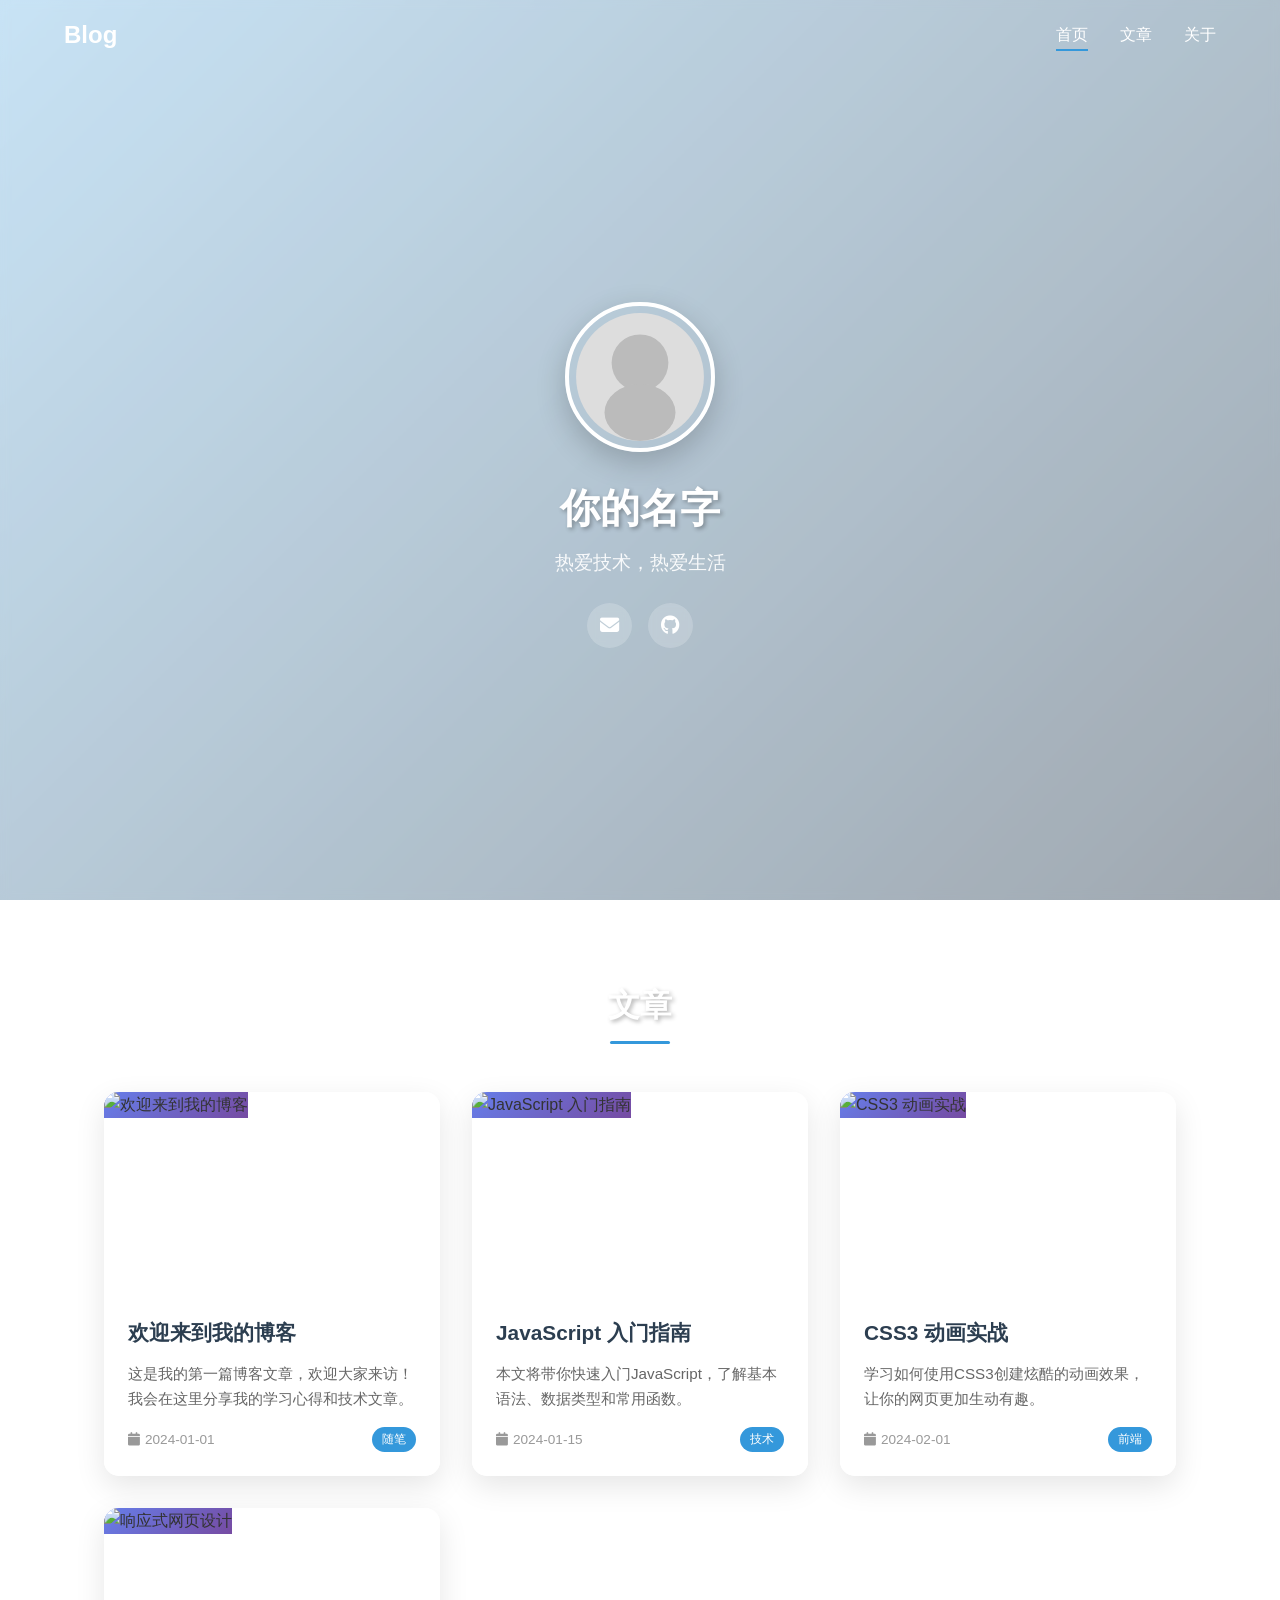
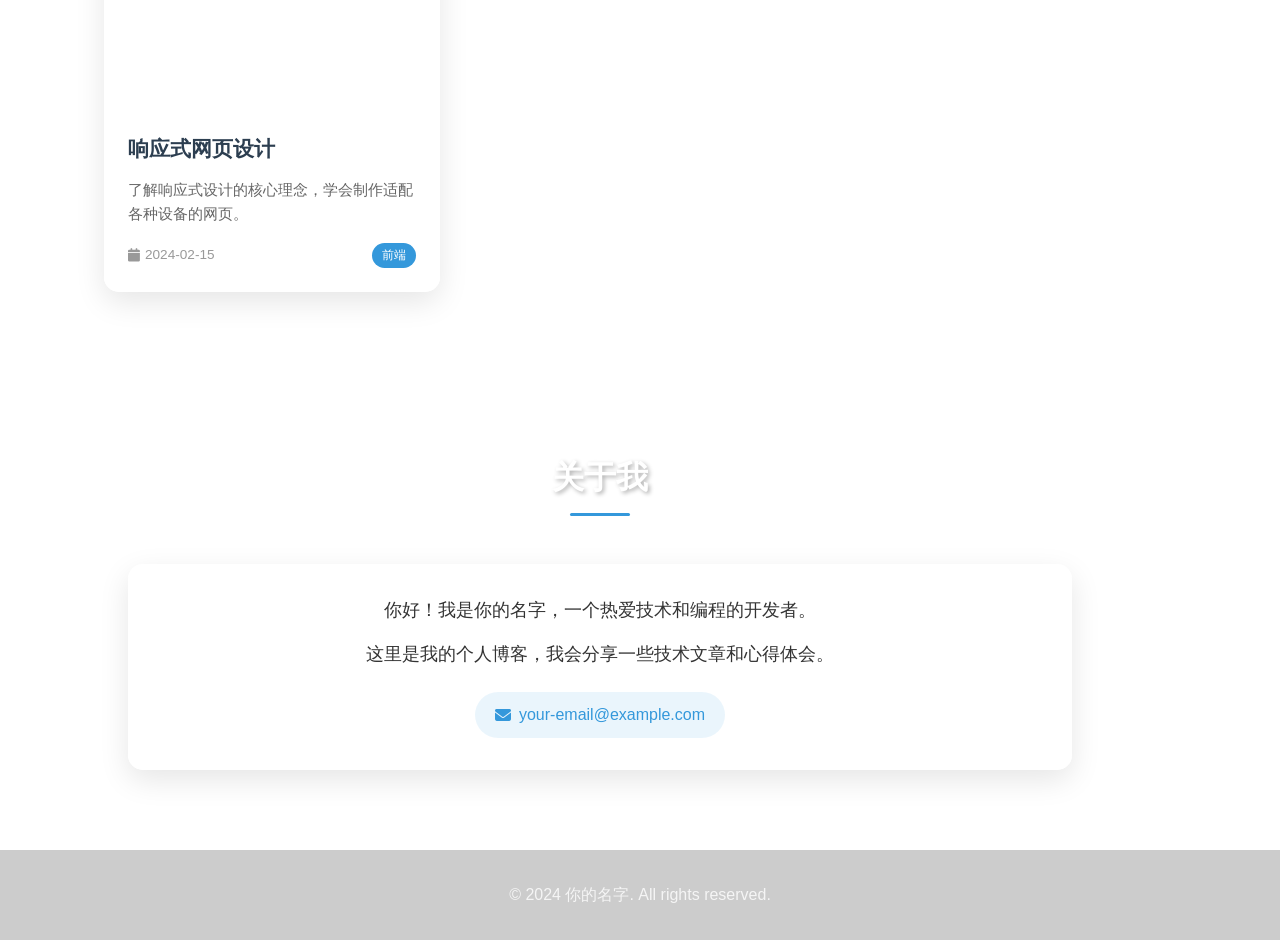
==== index.html @ fc8ffc44 "初始化博客网站" ====
<!DOCTYPE html>
<html lang="zh-CN">
<head>
    <meta charset="UTF-8">
    <meta name="viewport" content="width=device-width, initial-scale=1.0">
    <title>我的博客</title>
    <link rel="stylesheet" href="css/style.css">
    <link rel="stylesheet" href="https://cdnjs.cloudflare.com/ajax/libs/font-awesome/6.4.0/css/all.min.css">
</head>
<body>
    <div class="bg-image" id="bgImage"></div>
    <div class="overlay"></div>
    
    <header class="header">
        <nav class="nav">
            <a href="#" class="logo">Blog</a>
            <ul class="nav-links">
                <li><a href="#home" class="active">首页</a></li>
                <li><a href="#articles">文章</a></li>
                <li><a href="#about">关于</a></li>
            </ul>
            <div class="menu-toggle" id="menuToggle">
                <span></span>
                <span></span>
                <span></span>
            </div>
        </nav>
    </header>

    <main>
        <section id="home" class="hero">
            <div class="profile-container">
                <div class="avatar">
                    <img src="images/avatar.jpg" alt="头像" onerror="this.src='data:image/svg+xml,<svg xmlns=%22http://www.w3.org/2000/svg%22 viewBox=%220 0 100 100%22><circle cx=%2250%22 cy=%2250%22 r=%2245%22 fill=%22%23ddd%22/><circle cx=%2250%22 cy=%2240%22 r=%2220%22 fill=%22%23bbb%22/><ellipse cx=%2250%22 cy=%2275%22 rx=%2225%22 ry=%2220%22 fill=%22%23bbb%22/></svg>'">
                </div>
                <h1 class="name">你的名字</h1>
                <p class="bio">热爱技术，热爱生活</p>
                <div class="social-links">
                    <a href="mailto:your-email@example.com" class="social-item" title="邮箱">
                        <i class="fas fa-envelope"></i>
                    </a>
                    <a href="https://github.com/yourgithub" target="_blank" class="social-item" title="GitHub">
                        <i class="fab fa-github"></i>
                    </a>
                </div>
            </div>
        </section>

        <section id="articles" class="articles-section">
            <h2 class="section-title">文章</h2>
            <div class="articles-grid" id="articlesGrid">
                <!-- 文章将通过JS动态加载 -->
            </div>
        </section>

        <section id="about" class="about-section">
            <h2 class="section-title">关于我</h2>
            <div class="about-content">
                <p>你好！我是你的名字，一个热爱技术和编程的开发者。</p>
                <p>这里是我的个人博客，我会分享一些技术文章和心得体会。</p>
                <div class="contact-info">
                    <a href="mailto:your-email@example.com" class="contact-item">
                        <i class="fas fa-envelope"></i>
                        <span>your-email@example.com</span>
                    </a>
                </div>
            </div>
        </section>
    </main>

    <footer class="footer">
        <p>&copy; 2024 你的名字. All rights reserved.</p>
    </footer>

    <script src="js/main.js"></script>
</body>
</html>
---- css/style.css ----
:root {
    --primary-color: #3498db;
    --secondary-color: #2c3e50;
    --text-color: #333;
    --text-light: #666;
    --bg-overlay: rgba(0, 0, 0, 0.5);
    --card-bg: rgba(255, 255, 255, 0.95);
    --shadow: 0 10px 30px rgba(0, 0, 0, 0.1);
    --transition: all 0.3s ease;
}

* {
    margin: 0;
    padding: 0;
    box-sizing: border-box;
}

html {
    scroll-behavior: smooth;
}

body {
    font-family: -apple-system, BlinkMacSystemFont, 'Segoe UI', Roboto, 'Helvetica Neue', Arial, sans-serif;
    color: var(--text-color);
    line-height: 1.6;
    overflow-x: hidden;
}

.bg-image {
    position: fixed;
    top: 0;
    left: 0;
    width: 100%;
    height: 100%;
    background: url('../images/bg.jpg') no-repeat center center/cover;
    z-index: -2;
    transition: var(--transition);
}

.bg-image::before {
    content: '';
    position: absolute;
    top: 0;
    left: 0;
    width: 100%;
    height: 100%;
    background: linear-gradient(135deg, rgba(52, 152, 219, 0.3), rgba(44, 62, 80, 0.5));
}

.overlay {
    position: fixed;
    top: 0;
    left: 0;
    width: 100%;
    height: 100%;
    background: rgba(255, 255, 255, 0.1);
    backdrop-filter: blur(5px);
    z-index: -1;
}

.header {
    position: fixed;
    top: 0;
    left: 0;
    right: 0;
    z-index: 1000;
    padding: 1rem 5%;
    transition: var(--transition);
}

.header.scrolled {
    background: rgba(255, 255, 255, 0.95);
    box-shadow: var(--shadow);
}

.nav {
    display: flex;
    justify-content: space-between;
    align-items: center;
    max-width: 1200px;
    margin: 0 auto;
}

.logo {
    font-size: 1.5rem;
    font-weight: bold;
    color: white;
    text-decoration: none;
    transition: var(--transition);
}

.header.scrolled .logo {
    color: var(--secondary-color);
}

.nav-links {
    display: flex;
    list-style: none;
    gap: 2rem;
}

.nav-links a {
    color: white;
    text-decoration: none;
    font-weight: 500;
    position: relative;
    padding: 0.5rem 0;
    transition: var(--transition);
}

.header.scrolled .nav-links a {
    color: var(--text-color);
}

.nav-links a::after {
    content: '';
    position: absolute;
    bottom: 0;
    left: 0;
    width: 0;
    height: 2px;
    background: var(--primary-color);
    transition: var(--transition);
}

.nav-links a:hover::after,
.nav-links a.active::after {
    width: 100%;
}

.menu-toggle {
    display: none;
    flex-direction: column;
    gap: 5px;
    cursor: pointer;
    z-index: 1001;
}

.menu-toggle span {
    width: 25px;
    height: 3px;
    background: white;
    transition: var(--transition);
    border-radius: 3px;
}

.header.scrolled .menu-toggle span {
    background: var(--secondary-color);
}

.hero {
    min-height: 100vh;
    display: flex;
    align-items: center;
    justify-content: center;
    padding: 100px 5% 50px;
}

.profile-container {
    text-align: center;
    animation: fadeInUp 0.8s ease;
}

@keyframes fadeInUp {
    from {
        opacity: 0;
        transform: translateY(30px);
    }

    to {
        opacity: 1;
        transform: translateY(0);
    }
}

.avatar {
    width: 150px;
    height: 150px;
    border-radius: 50%;
    margin: 0 auto 1.5rem;
    overflow: hidden;
    border: 4px solid white;
    box-shadow: 0 10px 30px rgba(0, 0, 0, 0.2);
    animation: fadeInScale 0.6s ease 0.2s both;
}

@keyframes fadeInScale {
    from {
        opacity: 0;
        transform: scale(0.8);
    }

    to {
        opacity: 1;
        transform: scale(1);
    }
}

.avatar img {
    width: 100%;
    height: 100%;
    object-fit: cover;
}

.name {
    font-size: 2.5rem;
    color: white;
    margin-bottom: 0.5rem;
    text-shadow: 2px 2px 4px rgba(0, 0, 0, 0.3);
}

.bio {
    font-size: 1.2rem;
    color: rgba(255, 255, 255, 0.9);
    margin-bottom: 1.5rem;
}

.social-links {
    display: flex;
    justify-content: center;
    gap: 1rem;
}

.social-item {
    display: flex;
    align-items: center;
    justify-content: center;
    width: 45px;
    height: 45px;
    border-radius: 50%;
    background: rgba(255, 255, 255, 0.2);
    color: white;
    text-decoration: none;
    font-size: 1.2rem;
    transition: var(--transition);
    backdrop-filter: blur(5px);
}

.social-item:hover {
    background: var(--primary-color);
    transform: translateY(-5px);
    box-shadow: 0 5px 20px rgba(52, 152, 219, 0.4);
}

.articles-section,
.about-section {
    padding: 80px 5%;
    max-width: 1200px;
    margin: 0 auto;
}

.section-title {
    font-size: 2rem;
    color: white;
    text-align: center;
    margin-bottom: 3rem;
    position: relative;
    text-shadow: 2px 2px 4px rgba(0, 0, 0, 0.3);
}

.section-title::after {
    content: '';
    display: block;
    width: 60px;
    height: 3px;
    background: var(--primary-color);
    margin: 10px auto 0;
    border-radius: 2px;
}

.articles-grid {
    display: grid;
    grid-template-columns: repeat(auto-fill, minmax(300px, 1fr));
    gap: 2rem;
}

.article-card {
    background: var(--card-bg);
    border-radius: 15px;
    overflow: hidden;
    box-shadow: var(--shadow);
    transition: var(--transition);
    cursor: pointer;
    animation: fadeInUp 0.6s ease both;
}

.article-card:nth-child(1) {
    animation-delay: 0.1s;
}

.article-card:nth-child(2) {
    animation-delay: 0.2s;
}

.article-card:nth-child(3) {
    animation-delay: 0.3s;
}

.article-card:nth-child(4) {
    animation-delay: 0.4s;
}

.article-card:nth-child(5) {
    animation-delay: 0.5s;
}

.article-card:nth-child(6) {
    animation-delay: 0.6s;
}

.article-card:hover {
    transform: translateY(-10px);
    box-shadow: 0 20px 40px rgba(0, 0, 0, 0.15);
}

.article-image {
    width: 100%;
    height: 200px;
    object-fit: cover;
    background: linear-gradient(135deg, #667eea 0%, #764ba2 100%);
    transition: var(--transition);
}

.article-card:hover .article-image {
    transform: scale(1.05);
}

.article-image-container {
    overflow: hidden;
    height: 200px;
}

.article-content {
    padding: 1.5rem;
}

.article-title {
    font-size: 1.3rem;
    color: var(--secondary-color);
    margin-bottom: 0.8rem;
    transition: var(--transition);
}

.article-card:hover .article-title {
    color: var(--primary-color);
}

.article-excerpt {
    color: var(--text-light);
    font-size: 0.95rem;
    margin-bottom: 1rem;
    display: -webkit-box;
    -webkit-line-clamp: 3;
    -webkit-box-orient: vertical;
    overflow: hidden;
}

.article-meta {
    display: flex;
    justify-content: space-between;
    align-items: center;
    color: #999;
    font-size: 0.85rem;
}

.article-date {
    display: flex;
    align-items: center;
    gap: 5px;
}

.article-tag {
    display: inline-block;
    padding: 3px 10px;
    background: var(--primary-color);
    color: white;
    border-radius: 20px;
    font-size: 0.75rem;
}

.about-section {
    background: rgba(255, 255, 255, 0.1);
    backdrop-filter: blur(10px);
    border-radius: 20px;
    margin: 0 5%;
    max-width: calc(1200px - 10%);
}

.about-content {
    background: var(--card-bg);
    padding: 2rem;
    border-radius: 15px;
    box-shadow: var(--shadow);
    text-align: center;
}

.about-content p {
    color: var(--text-color);
    margin-bottom: 1rem;
    font-size: 1.1rem;
}

.contact-info {
    margin-top: 1.5rem;
    display: flex;
    justify-content: center;
    flex-wrap: wrap;
    gap: 1rem;
}

.contact-item {
    display: flex;
    align-items: center;
    gap: 8px;
    color: var(--primary-color);
    text-decoration: none;
    padding: 10px 20px;
    background: rgba(52, 152, 219, 0.1);
    border-radius: 25px;
    transition: var(--transition);
}

.contact-item:hover {
    background: var(--primary-color);
    color: white;
}

.footer {
    text-align: center;
    padding: 2rem;
    color: white;
    background: rgba(0, 0, 0, 0.2);
}

.footer p {
    opacity: 0.8;
}

.modal {
    display: none;
    position: fixed;
    top: 0;
    left: 0;
    width: 100%;
    height: 100%;
    background: rgba(0, 0, 0, 0.8);
    z-index: 2000;
    overflow-y: auto;
    animation: fadeIn 0.3s ease;
}

@keyframes fadeIn {
    from {
        opacity: 0;
    }

    to {
        opacity: 1;
    }
}

.modal.active {
    display: flex;
    align-items: flex-start;
    justify-content: center;
    padding: 50px 20px;
}

.modal-content {
    background: white;
    max-width: 800px;
    width: 100%;
    border-radius: 15px;
    overflow: hidden;
    animation: slideUp 0.4s ease;
    max-height: 90vh;
    overflow-y: auto;
}

@keyframes slideUp {
    from {
        opacity: 0;
        transform: translateY(50px);
    }

    to {
        opacity: 1;
        transform: translateY(0);
    }
}

.modal-image {
    width: 100%;
    height: 300px;
    object-fit: cover;
    background: linear-gradient(135deg, #667eea 0%, #764ba2 100%);
}

.modal-body {
    padding: 2rem;
}

.modal-title {
    font-size: 1.8rem;
    color: var(--secondary-color);
    margin-bottom: 1rem;
}

.modal-meta {
    color: #999;
    margin-bottom: 1.5rem;
    display: flex;
    gap: 1rem;
    flex-wrap: wrap;
}

.modal-text {
    color: var(--text-color);
    line-height: 1.8;
}

.modal-close {
    position: fixed;
    top: 20px;
    right: 20px;
    width: 40px;
    height: 40px;
    border-radius: 50%;
    background: white;
    border: none;
    font-size: 1.5rem;
    cursor: pointer;
    transition: var(--transition);
    display: flex;
    align-items: center;
    justify-content: center;
    z-index: 2001;
}

.modal-close:hover {
    background: var(--primary-color);
    color: white;
}

.scroll-top {
    position: fixed;
    bottom: 30px;
    right: 30px;
    width: 50px;
    height: 50px;
    border-radius: 50%;
    background: var(--primary-color);
    color: white;
    border: none;
    cursor: pointer;
    font-size: 1.2rem;
    opacity: 0;
    visibility: hidden;
    transition: var(--transition);
    box-shadow: 0 5px 20px rgba(52, 152, 219, 0.4);
    z-index: 999;
}

.scroll-top.visible {
    opacity: 1;
    visibility: visible;
}

.scroll-top:hover {
    transform: translateY(-5px);
}

@media (max-width: 768px) {
    .menu-toggle {
        display: flex;
    }

    .nav-links {
        position: fixed;
        top: 0;
        right: -100%;
        width: 70%;
        height: 100vh;
        background: white;
        flex-direction: column;
        justify-content: center;
        align-items: center;
        transition: var(--transition);
        box-shadow: -10px 0 30px rgba(0, 0, 0, 0.1);
    }

    .nav-links.active {
        right: 0;
    }

    .nav-links a {
        color: var(--text-color);
        font-size: 1.2rem;
    }

    .name {
        font-size: 2rem;
    }

    .avatar {
        width: 120px;
        height: 120px;
    }

    .articles-grid {
        grid-template-columns: 1fr;
    }

    .about-section {
        margin: 0 5%;
        padding: 60px 5%;
    }

    .modal-content {
        margin: 0;
    }

    .modal-image {
        height: 200px;
    }
}

.loading {
    display: flex;
    justify-content: center;
    align-items: center;
    min-height: 200px;
}

.loading::after {
    content: '';
    width: 40px;
    height: 40px;
    border: 3px solid #f3f3f3;
    border-top: 3px solid var(--primary-color);
    border-radius: 50%;
    animation: spin 1s linear infinite;
}

@keyframes spin {
    0% {
        transform: rotate(0deg);
    }

    100% {
        transform: rotate(360deg);
    }
}
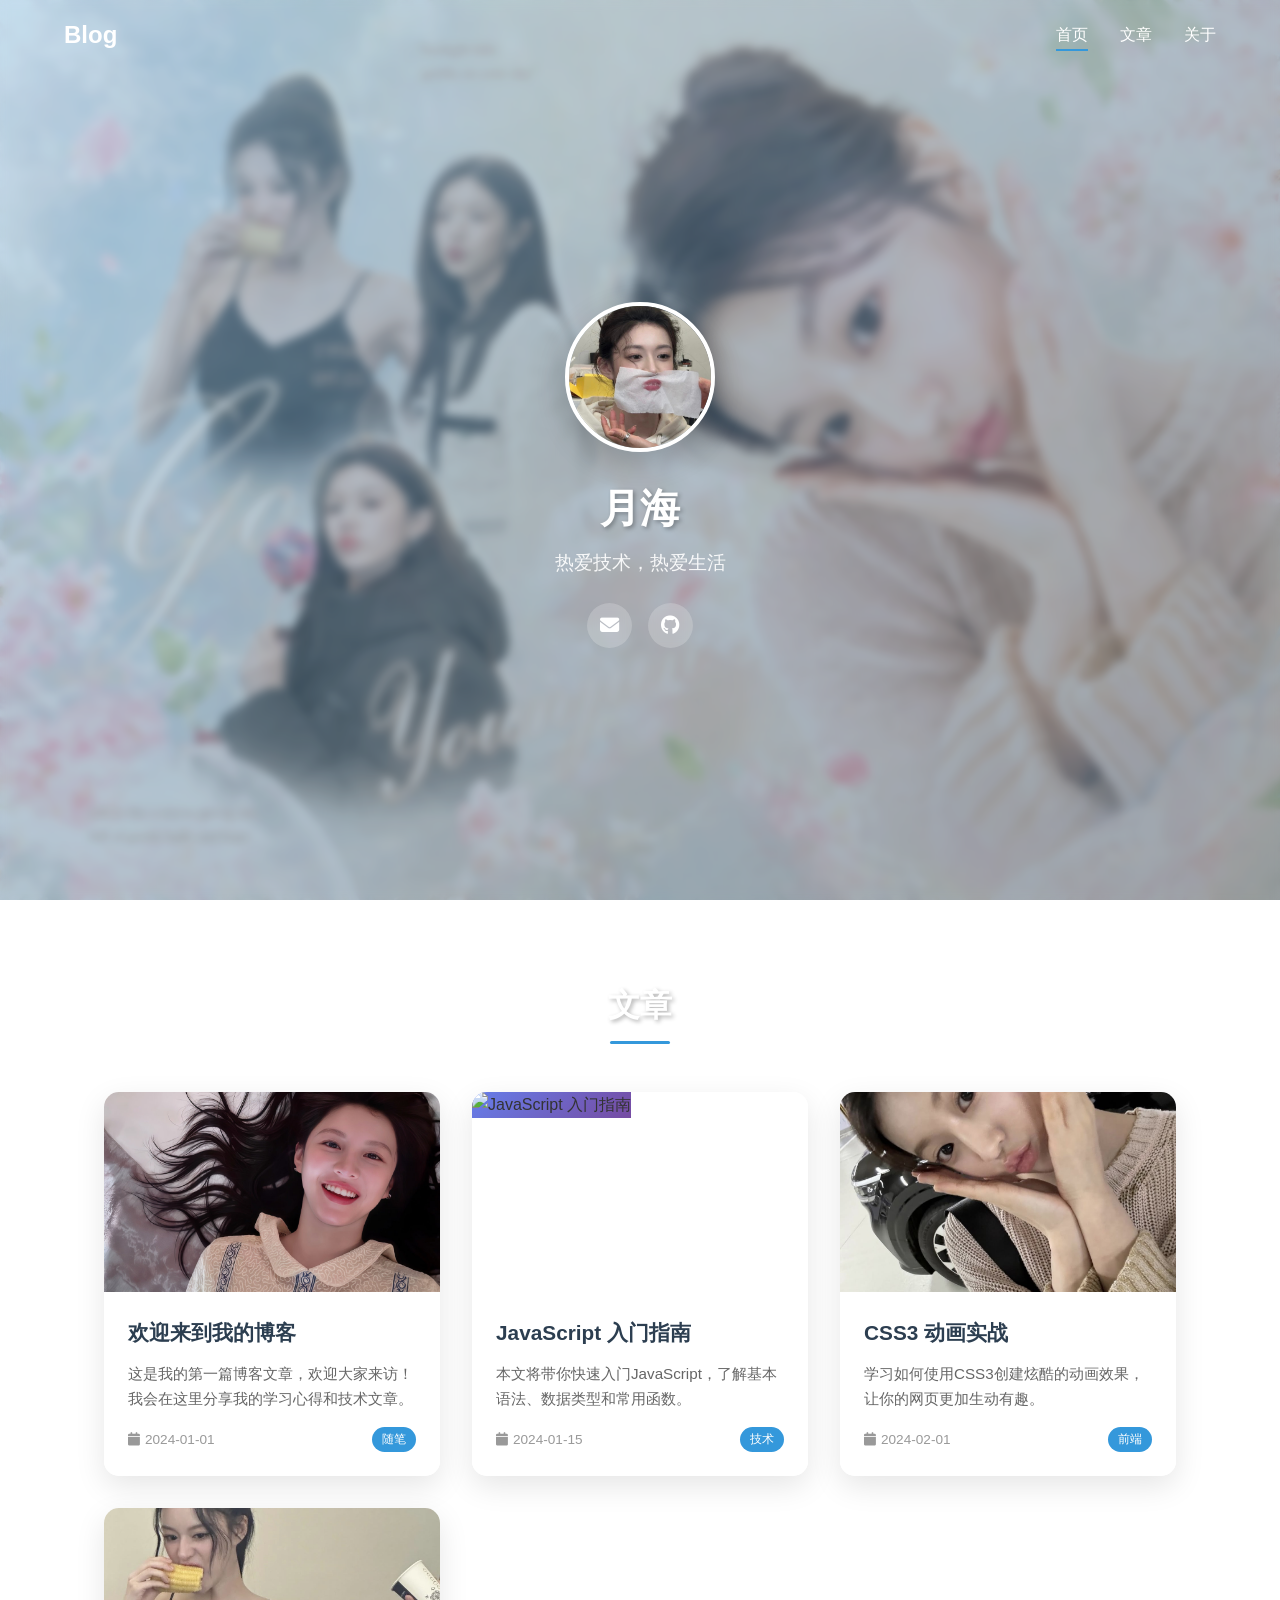
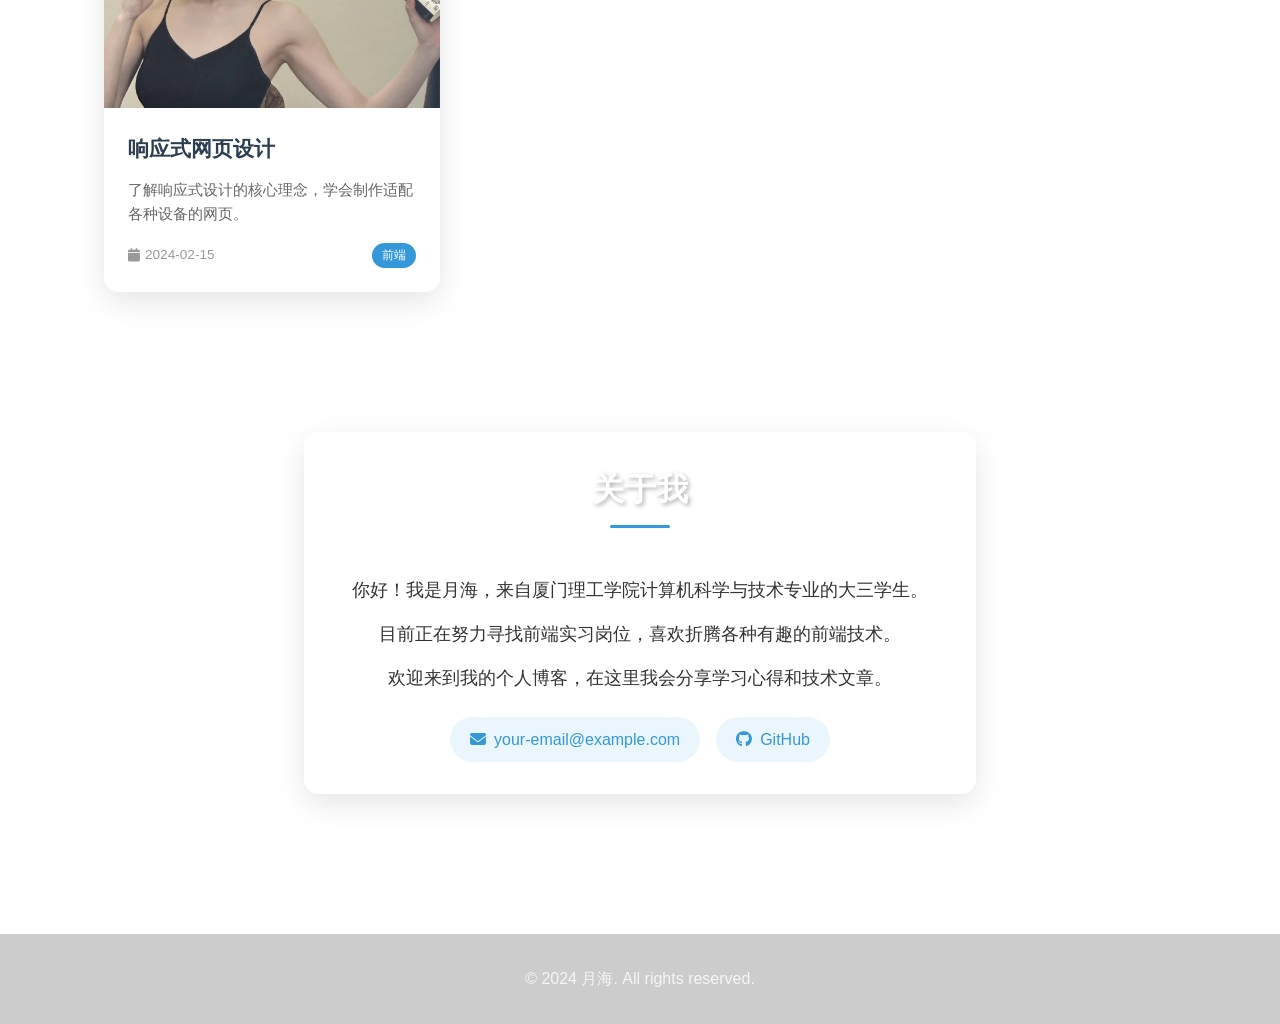
==== commit ae987068: "更新个人简介" ====
--- a/index.html
+++ b/index.html
@@ -1,77 +1,86 @@
 <!DOCTYPE html>
 <html lang="zh-CN">
+
 <head>
-    <meta charset="UTF-8">
-    <meta name="viewport" content="width=device-width, initial-scale=1.0">
-    <title>我的博客</title>
-    <link rel="stylesheet" href="css/style.css">
-    <link rel="stylesheet" href="https://cdnjs.cloudflare.com/ajax/libs/font-awesome/6.4.0/css/all.min.css">
+  <meta charset="UTF-8">
+  <meta name="viewport" content="width=device-width, initial-scale=1.0">
+  <title>我的博客</title>
+  <link rel="stylesheet" href="css/style.css">
+  <link rel="stylesheet" href="https://cdnjs.cloudflare.com/ajax/libs/font-awesome/6.4.0/css/all.min.css">
 </head>
+
 <body>
-    <div class="bg-image" id="bgImage"></div>
-    <div class="overlay"></div>
-    
-    <header class="header">
-        <nav class="nav">
-            <a href="#" class="logo">Blog</a>
-            <ul class="nav-links">
-                <li><a href="#home" class="active">首页</a></li>
-                <li><a href="#articles">文章</a></li>
-                <li><a href="#about">关于</a></li>
-            </ul>
-            <div class="menu-toggle" id="menuToggle">
-                <span></span>
-                <span></span>
-                <span></span>
-            </div>
-        </nav>
-    </header>
+  <div class="bg-image" id="bgImage"></div>
+  <div class="overlay"></div>
 
-    <main>
-        <section id="home" class="hero">
-            <div class="profile-container">
-                <div class="avatar">
-                    <img src="images/avatar.jpg" alt="头像" onerror="this.src='data:image/svg+xml,<svg xmlns=%22http://www.w3.org/2000/svg%22 viewBox=%220 0 100 100%22><circle cx=%2250%22 cy=%2250%22 r=%2245%22 fill=%22%23ddd%22/><circle cx=%2250%22 cy=%2240%22 r=%2220%22 fill=%22%23bbb%22/><ellipse cx=%2250%22 cy=%2275%22 rx=%2225%22 ry=%2220%22 fill=%22%23bbb%22/></svg>'">
-                </div>
-                <h1 class="name">你的名字</h1>
-                <p class="bio">热爱技术，热爱生活</p>
-                <div class="social-links">
-                    <a href="mailto:your-email@example.com" class="social-item" title="邮箱">
-                        <i class="fas fa-envelope"></i>
-                    </a>
-                    <a href="https://github.com/yourgithub" target="_blank" class="social-item" title="GitHub">
-                        <i class="fab fa-github"></i>
-                    </a>
-                </div>
-            </div>
-        </section>
+  <header class="header">
+    <nav class="nav">
+      <a href="#" class="logo">Blog</a>
+      <ul class="nav-links">
+        <li><a href="#home" class="active">首页</a></li>
+        <li><a href="#articles">文章</a></li>
+        <li><a href="#about">关于</a></li>
+      </ul>
+      <div class="menu-toggle" id="menuToggle">
+        <span></span>
+        <span></span>
+        <span></span>
+      </div>
+    </nav>
+  </header>
 
-        <section id="articles" class="articles-section">
-            <h2 class="section-title">文章</h2>
-            <div class="articles-grid" id="articlesGrid">
-                <!-- 文章将通过JS动态加载 -->
-            </div>
-        </section>
+  <main>
+    <section id="home" class="hero">
+      <div class="profile-container">
+        <div class="avatar">
+          <img src="images/user-avatar.jpg" alt="头像"
+            onerror="this.src='data:image/svg+xml,<svg xmlns=%22http://www.w3.org/2000/svg%22 viewBox=%220 0 100 100%22><circle cx=%2250%22 cy=%2250%22 r=%2245%22 fill=%22%23ddd%22/><circle cx=%2250%22 cy=%2240%22 r=%2220%22 fill=%22%23bbb%22/><ellipse cx=%2250%22 cy=%2275%22 rx=%2225%22 ry=%2220%22 fill=%22%23bbb%22/></svg>'">
+        </div>
+        <h1 class="name">月海</h1>
+        <p class="bio">热爱技术，热爱生活</p>
+        <div class="social-links">
+          <a href="mailto:your-email@example.com" class="social-item" title="邮箱">
+            <i class="fas fa-envelope"></i>
+          </a>
+          <a href="https://github.com/haiyue853-dev" target="_blank" class="social-item" title="GitHub">
+            <i class="fab fa-github"></i>
+          </a>
+        </div>
+      </div>
+    </section>
 
-        <section id="about" class="about-section">
-            <h2 class="section-title">关于我</h2>
-            <div class="about-content">
-                <p>你好！我是你的名字，一个热爱技术和编程的开发者。</p>
-                <p>这里是我的个人博客，我会分享一些技术文章和心得体会。</p>
-                <div class="contact-info">
-                    <a href="mailto:your-email@example.com" class="contact-item">
-                        <i class="fas fa-envelope"></i>
-                        <span>your-email@example.com</span>
-                    </a>
-                </div>
-            </div>
-        </section>
-    </main>
+    <section id="articles" class="articles-section">
+      <h2 class="section-title">文章</h2>
+      <div class="articles-grid" id="articlesGrid">
+        <!-- 文章将通过JS动态加载 -->
+      </div>
+    </section>
 
-    <footer class="footer">
-        <p>&copy; 2024 你的名字. All rights reserved.</p>
-    </footer>
+    <section id="about" class="about-section">
+      <div class="about-content">
+        <h2 class="section-title">关于我</h2>
+        <p>你好！我是月海，来自厦门理工学院计算机科学与技术专业的大三学生。</p>
+        <p>目前正在努力寻找前端实习岗位，喜欢折腾各种有趣的前端技术。</p>
+        <p>欢迎来到我的个人博客，在这里我会分享学习心得和技术文章。</p>
+        <div class="contact-info">
+          <a href="mailto:your-email@example.com" class="contact-item">
+            <i class="fas fa-envelope"></i>
+            <span>your-email@example.com</span>
+          </a>
+          <a href="https://github.com/haiyue853-dev" target="_blank" class="contact-item">
+            <i class="fab fa-github"></i>
+            <span>GitHub</span>
+          </a>
+        </div>
+      </div>
+    </section>
+  </main>
 
-    <script src="js/main.js"></script>
+  <footer class="footer">
+    <p>&copy; 2024 月海. All rights reserved.</p>
+  </footer>
+
+  <script src="js/main.js"></script>
 </body>
-</html>
+
+</html>
--- a/css/style.css
+++ b/css/style.css
@@ -32,7 +32,7 @@
     left: 0;
     width: 100%;
     height: 100%;
-    background: url('../images/bg.jpg') no-repeat center center/cover;
+    background: url('../images/gyzbackground.png') no-repeat center center/cover;
     z-index: -2;
     transition: var(--transition);
 }
@@ -382,8 +382,9 @@
     background: rgba(255, 255, 255, 0.1);
     backdrop-filter: blur(10px);
     border-radius: 20px;
-    margin: 0 5%;
-    max-width: calc(1200px - 10%);
+    margin: 0 auto 80px;
+    max-width: 800px;
+    padding: 60px 5%;
 }
 
 .about-content {
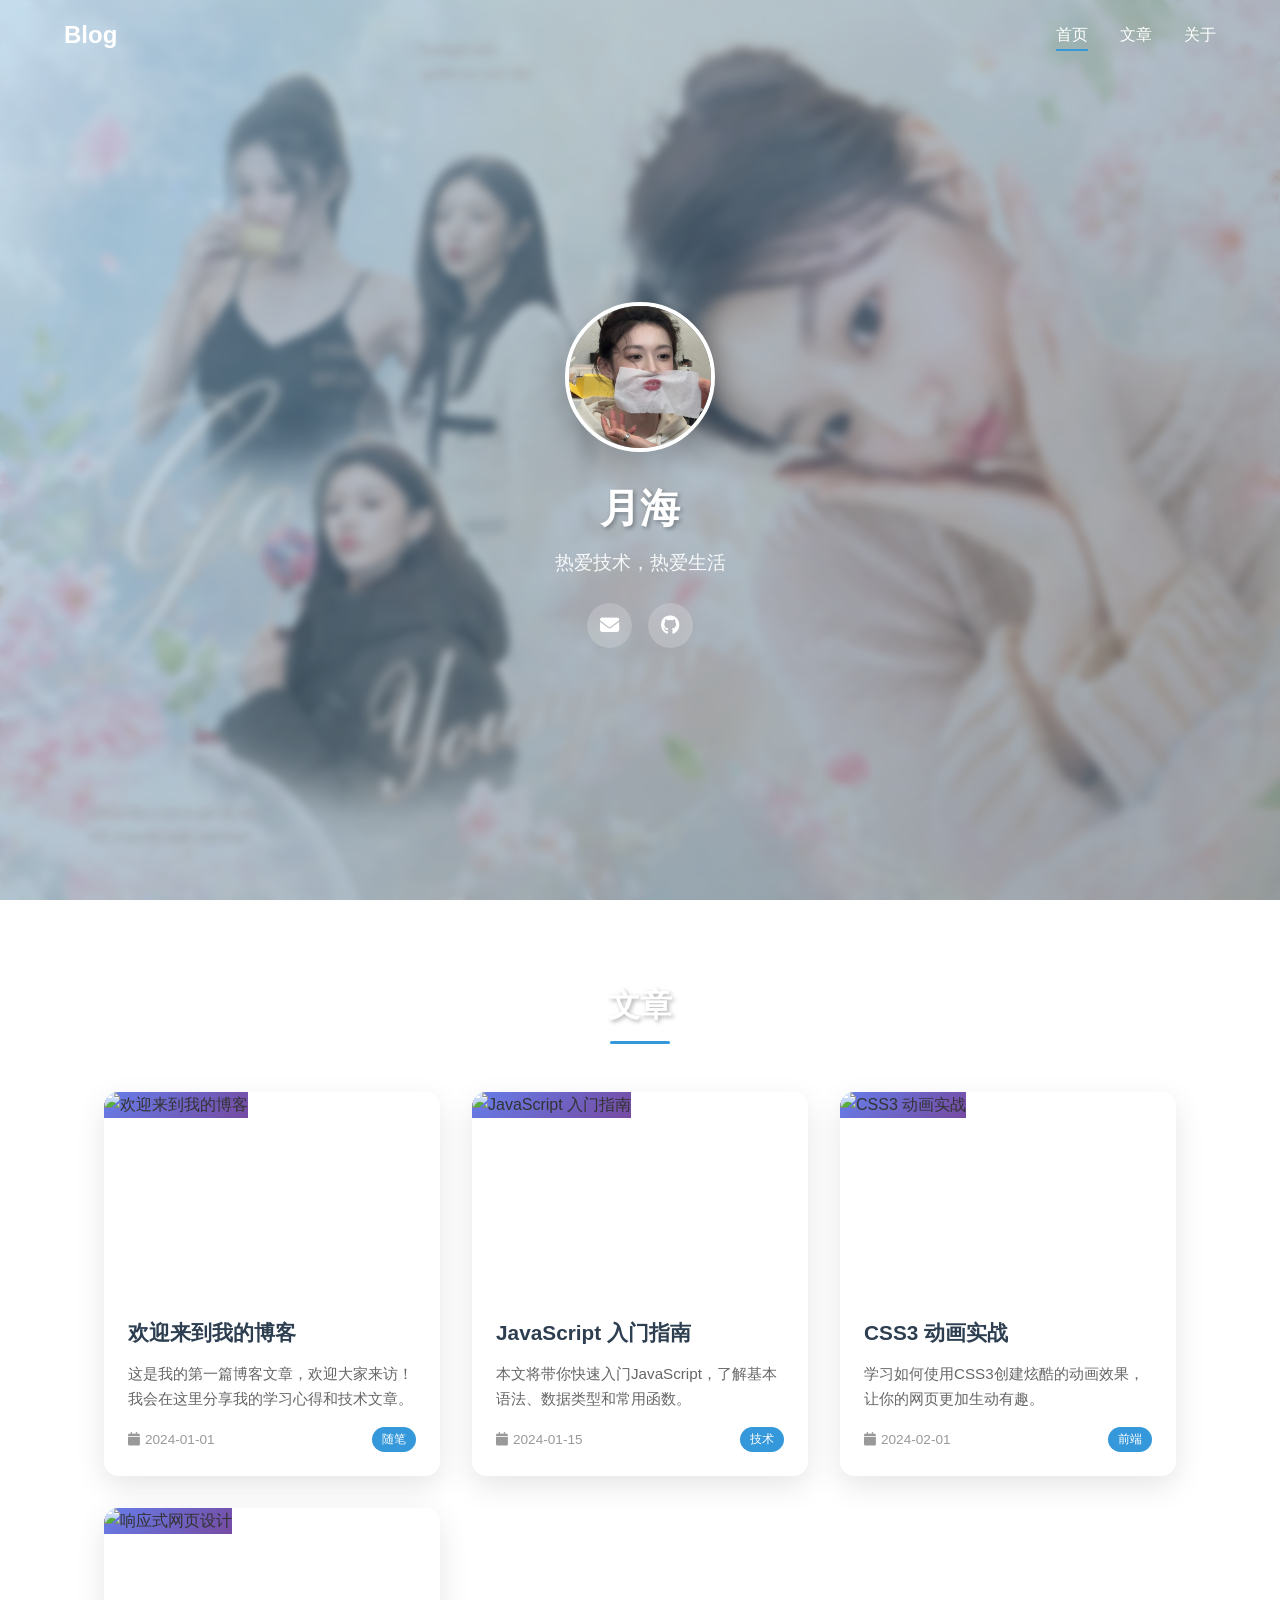
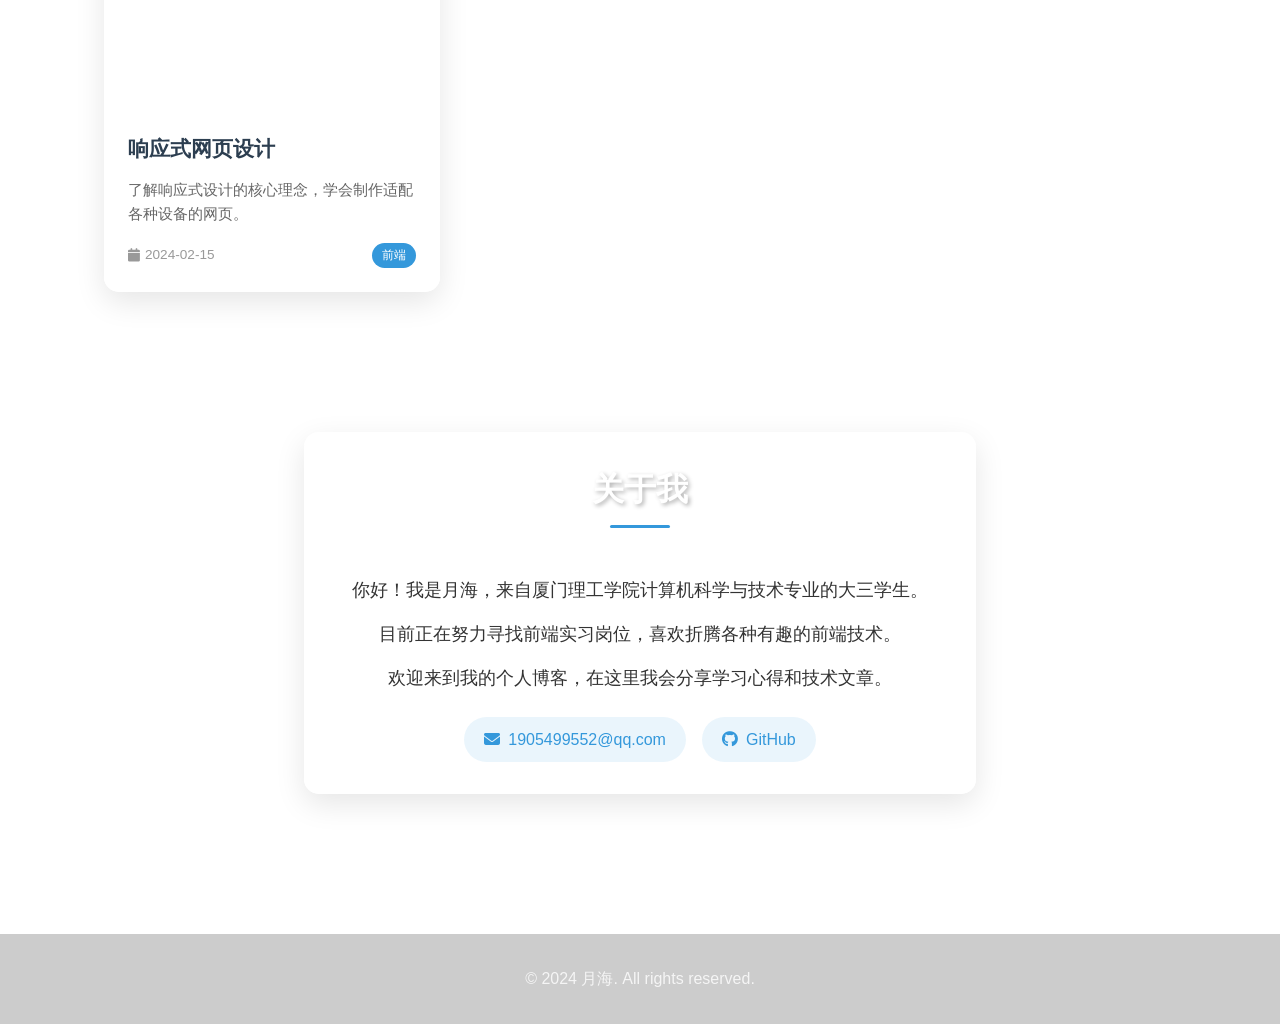
==== commit 77c7f1d6: "优化文章详情" ====
--- a/index.html
+++ b/index.html
@@ -4,7 +4,7 @@
 <head>
   <meta charset="UTF-8">
   <meta name="viewport" content="width=device-width, initial-scale=1.0">
-  <title>我的博客</title>
+  <title>月海的博客</title>
   <link rel="stylesheet" href="css/style.css">
   <link rel="stylesheet" href="https://cdnjs.cloudflare.com/ajax/libs/font-awesome/6.4.0/css/all.min.css">
 </head>
@@ -39,7 +39,7 @@
         <h1 class="name">月海</h1>
         <p class="bio">热爱技术，热爱生活</p>
         <div class="social-links">
-          <a href="mailto:your-email@example.com" class="social-item" title="邮箱">
+          <a href="mailto:1905499552@qq.com" class="social-item" title="邮箱">
             <i class="fas fa-envelope"></i>
           </a>
           <a href="https://github.com/haiyue853-dev" target="_blank" class="social-item" title="GitHub">
@@ -52,7 +52,6 @@
     <section id="articles" class="articles-section">
       <h2 class="section-title">文章</h2>
       <div class="articles-grid" id="articlesGrid">
-        <!-- 文章将通过JS动态加载 -->
       </div>
     </section>
 
@@ -63,9 +62,9 @@
         <p>目前正在努力寻找前端实习岗位，喜欢折腾各种有趣的前端技术。</p>
         <p>欢迎来到我的个人博客，在这里我会分享学习心得和技术文章。</p>
         <div class="contact-info">
-          <a href="mailto:your-email@example.com" class="contact-item">
+          <a href="mailto:1905499552@qq.com" class="contact-item">
             <i class="fas fa-envelope"></i>
-            <span>your-email@example.com</span>
+            <span>1905499552@qq.com</span>
           </a>
           <a href="https://github.com/haiyue853-dev" target="_blank" class="contact-item">
             <i class="fab fa-github"></i>
--- a/css/style.css
+++ b/css/style.css
@@ -495,6 +495,22 @@
     height: 300px;
     object-fit: cover;
     background: linear-gradient(135deg, #667eea 0%, #764ba2 100%);
+    margin-top: -30px;
+    border-radius: 0 0 20px 20px;
+    box-shadow: 0 10px 20px rgba(0, 0, 0, 0.15);
+    position: relative;
+    z-index: 1;
+}
+
+.modal-image::after {
+    content: '';
+    position: absolute;
+    bottom: 0;
+    left: 0;
+    right: 0;
+    height: 80px;
+    background: linear-gradient(to bottom, transparent, white);
+    pointer-events: none;
 }
 
 .modal-body {
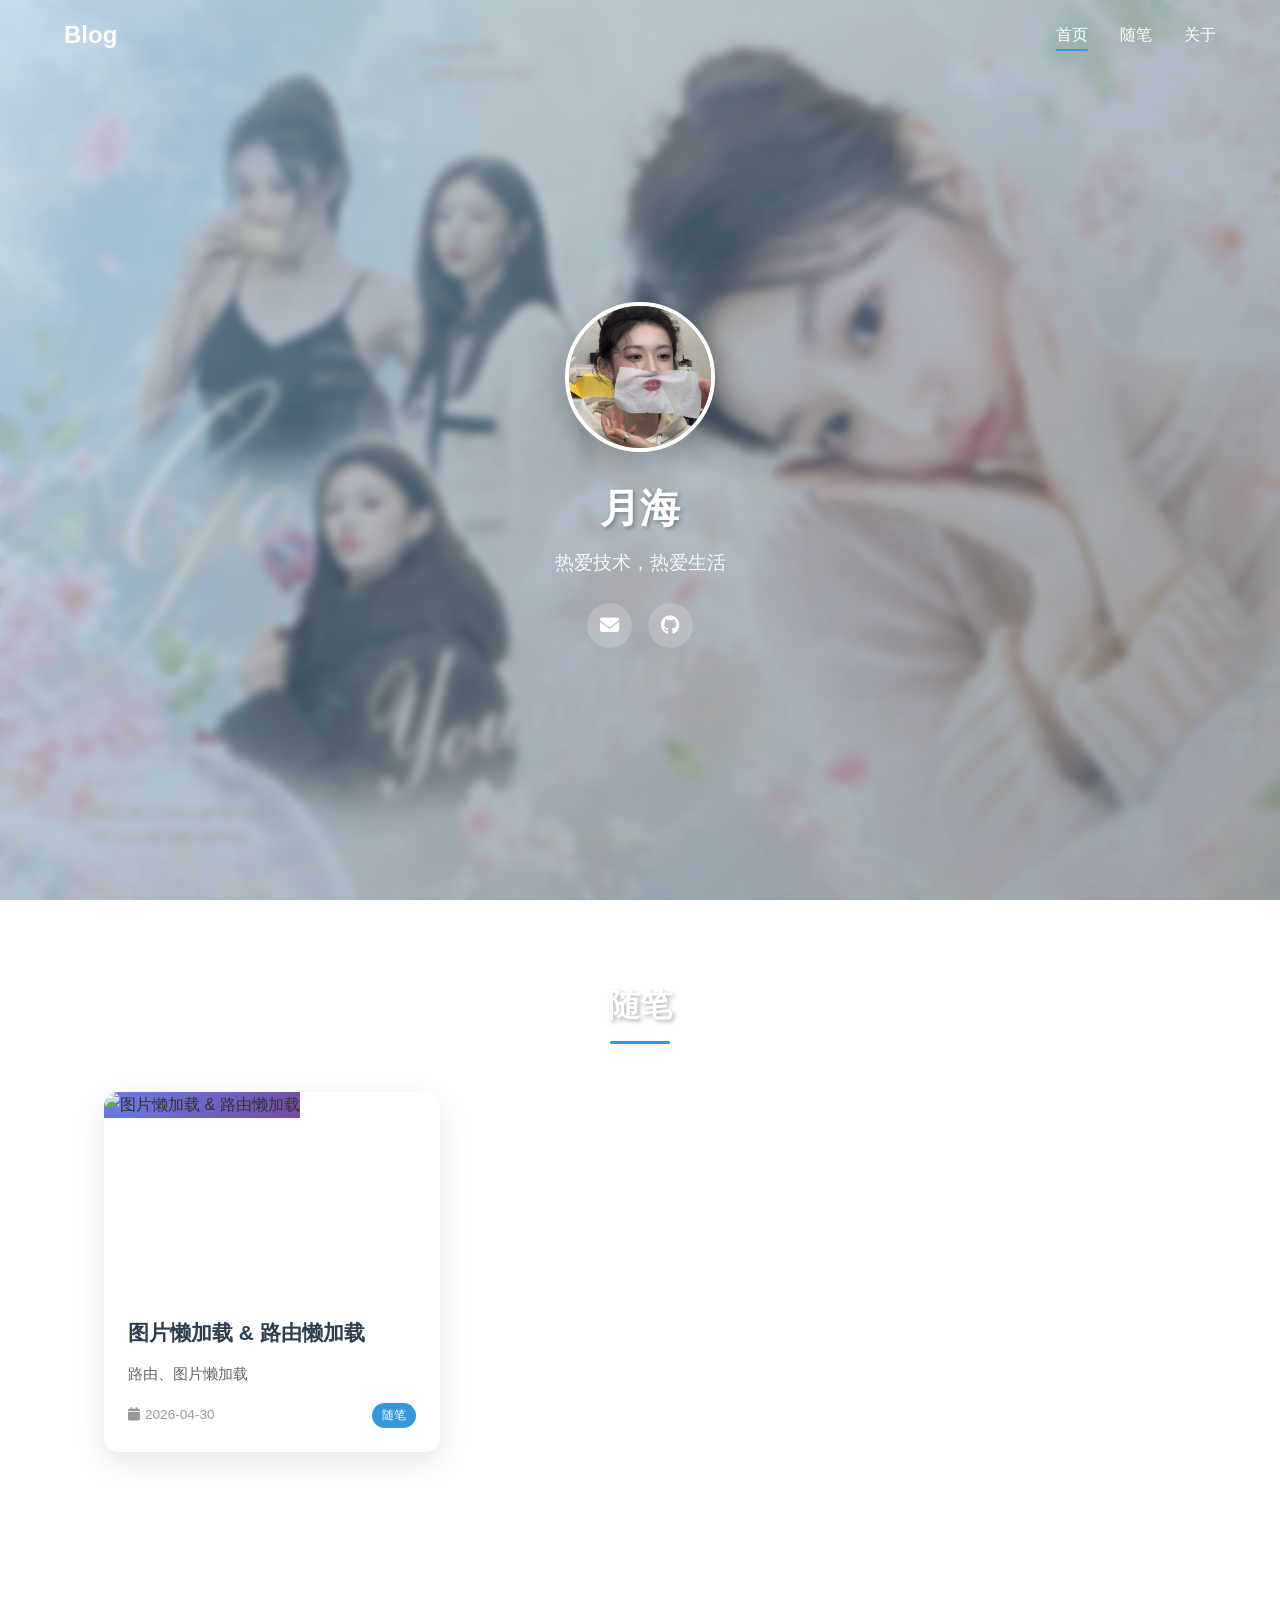
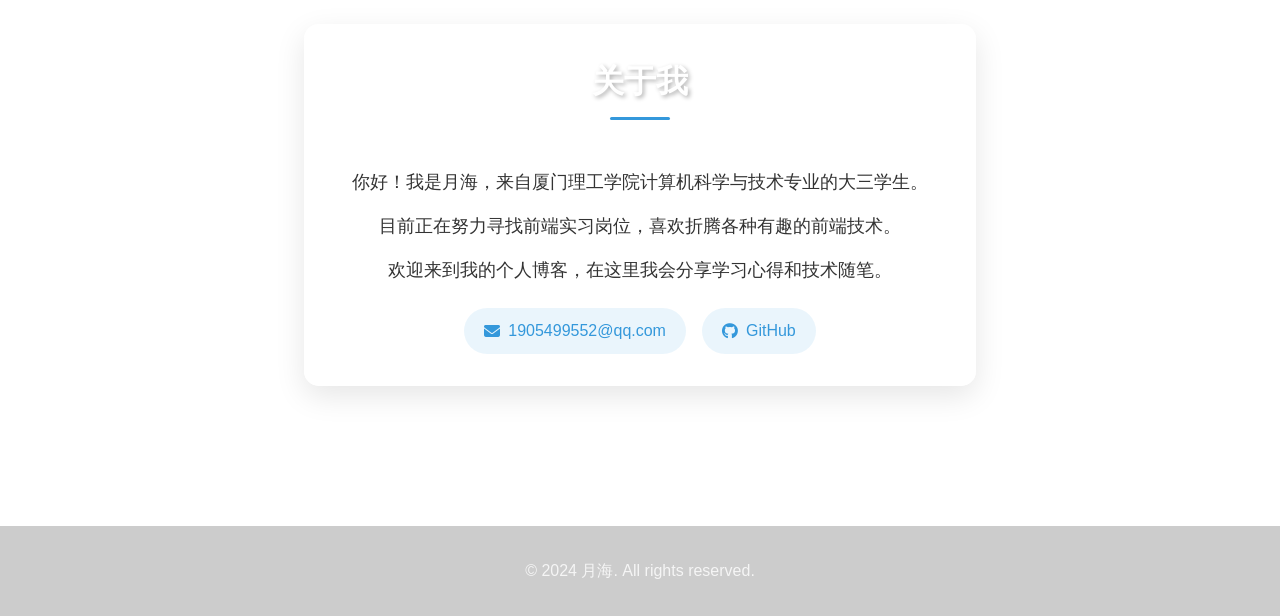
==== commit d6c7c626: "完善页面" ====
--- a/index.html
+++ b/index.html
@@ -17,8 +17,9 @@
     <nav class="nav">
       <a href="#" class="logo">Blog</a>
       <ul class="nav-links">
+        
         <li><a href="#home" class="active">首页</a></li>
-        <li><a href="#articles">文章</a></li>
+        <li><a href="#articles">随笔</a></li>
         <li><a href="#about">关于</a></li>
       </ul>
       <div class="menu-toggle" id="menuToggle">
@@ -50,7 +51,7 @@
     </section>
 
     <section id="articles" class="articles-section">
-      <h2 class="section-title">文章</h2>
+      <h2 class="section-title">随笔</h2>
       <div class="articles-grid" id="articlesGrid">
       </div>
     </section>
@@ -60,7 +61,7 @@
         <h2 class="section-title">关于我</h2>
         <p>你好！我是月海，来自厦门理工学院计算机科学与技术专业的大三学生。</p>
         <p>目前正在努力寻找前端实习岗位，喜欢折腾各种有趣的前端技术。</p>
-        <p>欢迎来到我的个人博客，在这里我会分享学习心得和技术文章。</p>
+        <p>欢迎来到我的个人博客，在这里我会分享学习心得和技术随笔。</p>
         <div class="contact-info">
           <a href="mailto:1905499552@qq.com" class="contact-item">
             <i class="fas fa-envelope"></i>
--- a/css/style.css
+++ b/css/style.css
@@ -142,6 +142,23 @@
     background: white;
     transition: var(--transition);
     border-radius: 3px;
+    transform-origin: center;
+}
+
+.menu-toggle.active span {
+    background: var(--secondary-color);
+}
+
+.menu-toggle.active span:nth-child(1) {
+    transform: translateY(8px) rotate(45deg);
+}
+
+.menu-toggle.active span:nth-child(2) {
+    opacity: 0;
+}
+
+.menu-toggle.active span:nth-child(3) {
+    transform: translateY(-8px) rotate(-45deg);
 }
 
 .header.scrolled .menu-toggle span {
@@ -378,6 +395,54 @@
     font-size: 0.75rem;
 }
 
+.pagination {
+    margin-top: 2rem;
+    display: flex;
+    justify-content: center;
+    align-items: center;
+    gap: 0.6rem;
+    flex-wrap: wrap;
+}
+
+.page-btn {
+    border: none;
+    min-width: 40px;
+    height: 40px;
+    padding: 0 12px;
+    border-radius: 10px;
+    background: rgba(255, 255, 255, 0.9);
+    color: var(--secondary-color);
+    font-weight: 600;
+    cursor: pointer;
+    transition: var(--transition);
+    box-shadow: 0 4px 12px rgba(0, 0, 0, 0.12);
+}
+
+.page-btn:hover:not(:disabled) {
+    transform: translateY(-2px);
+    background: white;
+}
+
+.page-btn.active {
+    background: var(--primary-color);
+    color: white;
+}
+
+.page-btn:disabled {
+    opacity: 0.45;
+    cursor: not-allowed;
+    box-shadow: none;
+}
+
+.page-ellipsis {
+    display: inline-flex;
+    align-items: center;
+    justify-content: center;
+    min-width: 30px;
+    color: white;
+    font-weight: 700;
+}
+
 .about-section {
     background: rgba(255, 255, 255, 0.1);
     backdrop-filter: blur(10px);
@@ -476,6 +541,7 @@
     animation: slideUp 0.4s ease;
     max-height: 90vh;
     overflow-y: auto;
+    background-clip: padding-box;
 }
 
 @keyframes slideUp {
@@ -490,27 +556,24 @@
     }
 }
 
+.modal-image-wrap {
+    position: relative;
+    width: 100%;
+    height: 300px;
+    overflow: hidden;
+    background: #0b0f14;
+    border-radius: 0;
+    display: flex;
+    align-items: center;
+    justify-content: center;
+}
+
 .modal-image {
     width: 100%;
-    height: 300px;
+    height: 100%;
     object-fit: cover;
-    background: linear-gradient(135deg, #667eea 0%, #764ba2 100%);
-    margin-top: -30px;
-    border-radius: 0 0 20px 20px;
-    box-shadow: 0 10px 20px rgba(0, 0, 0, 0.15);
-    position: relative;
-    z-index: 1;
-}
-
-.modal-image::after {
-    content: '';
-    position: absolute;
-    bottom: 0;
-    left: 0;
-    right: 0;
-    height: 80px;
-    background: linear-gradient(to bottom, transparent, white);
-    pointer-events: none;
+    object-position: 50% 25%;
+    background: transparent;
 }
 
 .modal-body {
@@ -596,7 +659,8 @@
         position: fixed;
         top: 0;
         right: -100%;
-        width: 70%;
+        width: 50%;
+        max-width: 300px;
         height: 100vh;
         background: white;
         flex-direction: column;
@@ -637,7 +701,7 @@
         margin: 0;
     }
 
-    .modal-image {
+    .modal-image-wrap {
         height: 200px;
     }
 }
@@ -658,13 +722,3 @@
     border-radius: 50%;
     animation: spin 1s linear infinite;
 }
-
-@keyframes spin {
-    0% {
-        transform: rotate(0deg);
-    }
-
-    100% {
-        transform: rotate(360deg);
-    }
-}
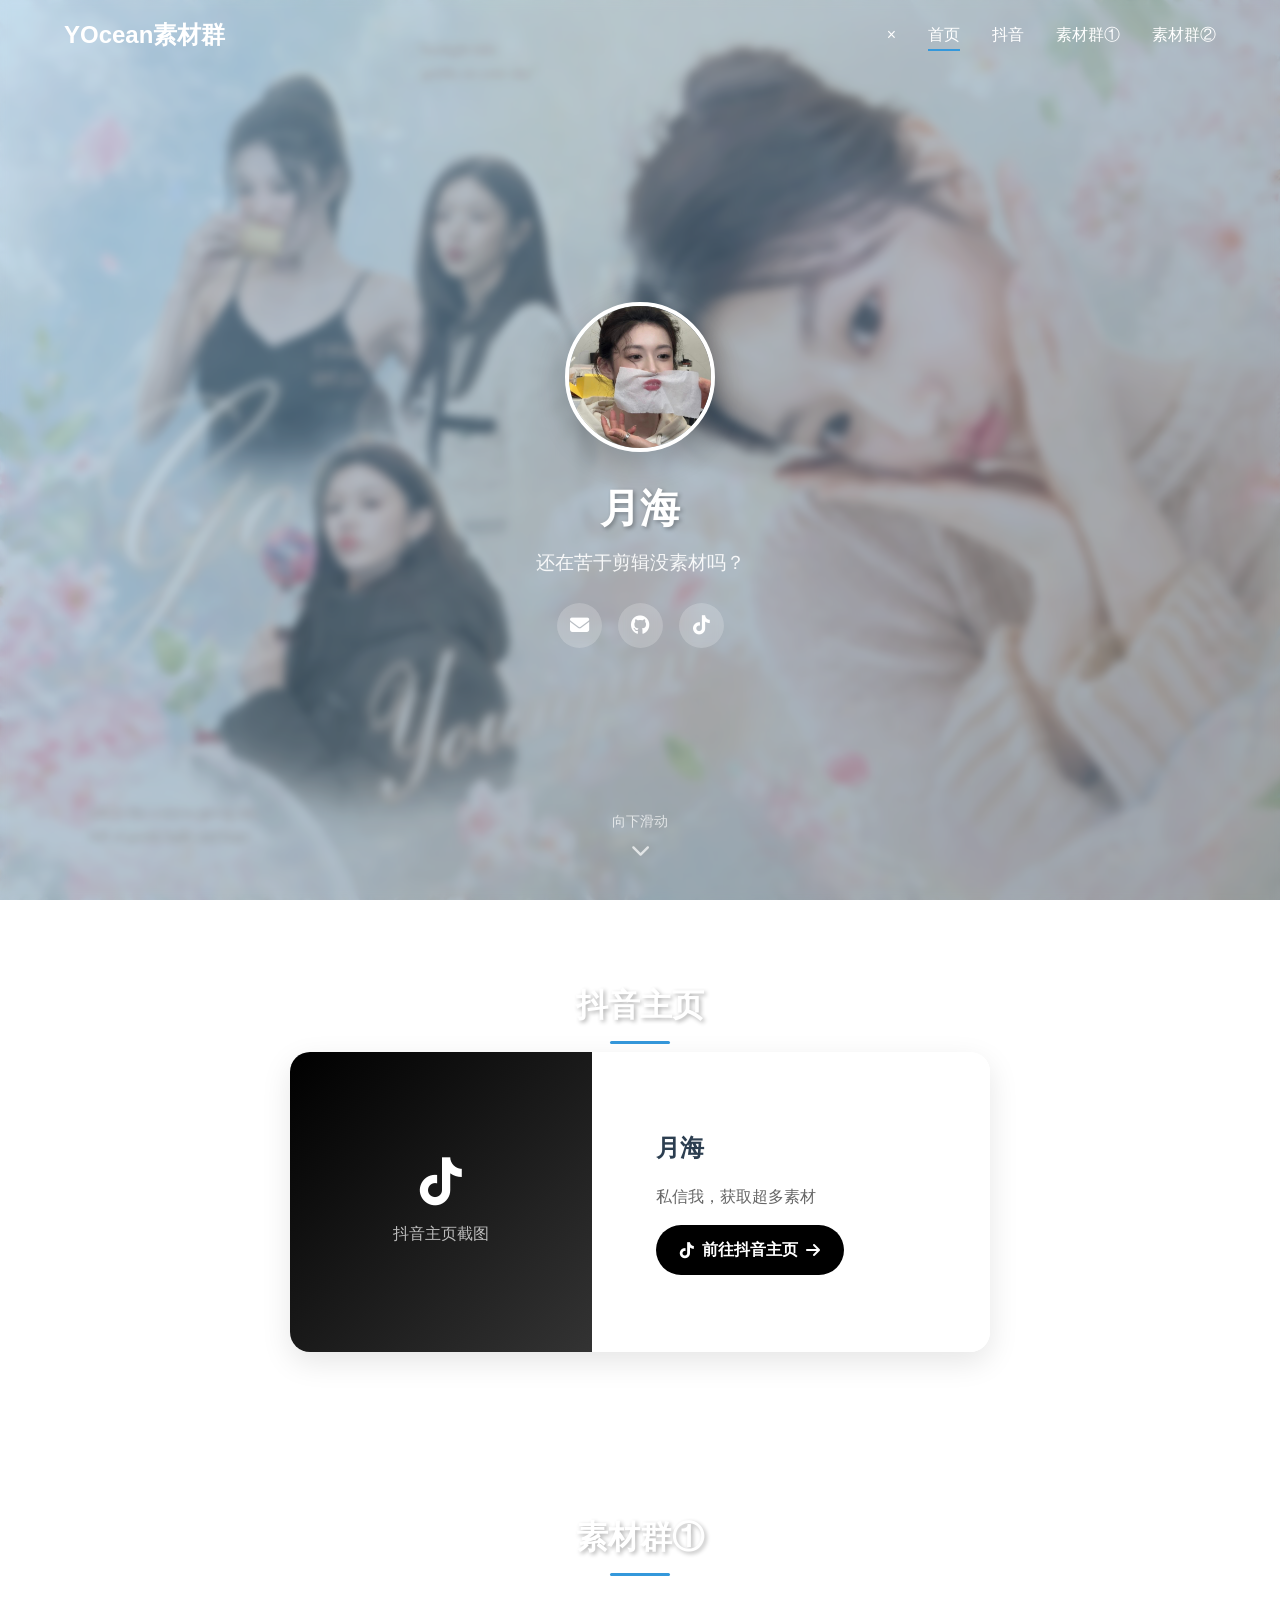
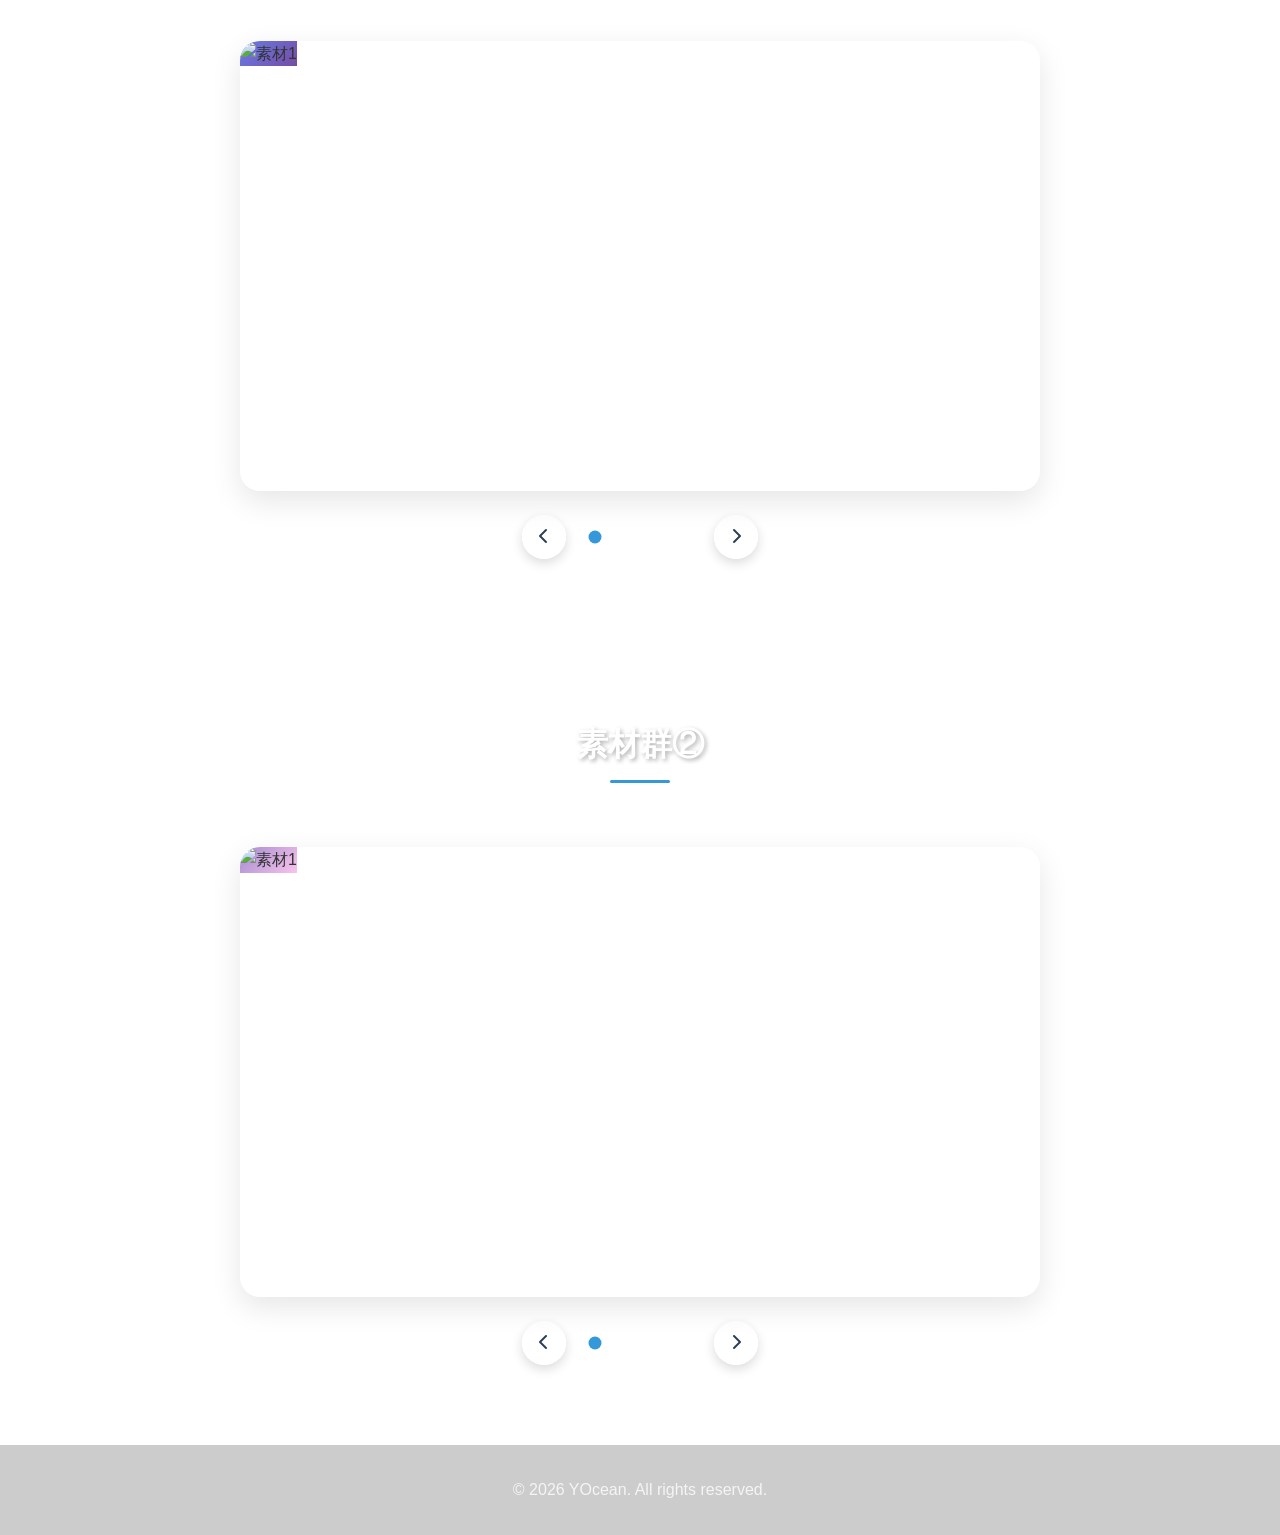
==== commit 251927fd: "整改首页为素材群介绍" ====
--- a/index.html
+++ b/index.html
@@ -4,7 +4,7 @@
 <head>
   <meta charset="UTF-8">
   <meta name="viewport" content="width=device-width, initial-scale=1.0">
-  <title>月海的博客</title>
+  <title>YOcean - 素材群</title>
   <link rel="stylesheet" href="css/style.css">
   <link rel="stylesheet" href="https://cdnjs.cloudflare.com/ajax/libs/font-awesome/6.4.0/css/all.min.css">
 </head>
@@ -15,12 +15,13 @@
 
   <header class="header">
     <nav class="nav">
-      <a href="#" class="logo">Blog</a>
+      <a href="#" class="logo">YOcean素材群</a>
       <ul class="nav-links">
-        
+        <li class="close-btn"><a href="javascript:void(0)">&times;</a></li>
         <li><a href="#home" class="active">首页</a></li>
-        <li><a href="#articles">随笔</a></li>
-        <li><a href="#about">关于</a></li>
+        <li><a href="#douyin">抖音</a></li>
+        <li><a href="#group1">素材群①</a></li>
+        <li><a href="#group2">素材群②</a></li>
       </ul>
       <div class="menu-toggle" id="menuToggle">
         <span></span>
@@ -38,47 +39,139 @@
             onerror="this.src='data:image/svg+xml,<svg xmlns=%22http://www.w3.org/2000/svg%22 viewBox=%220 0 100 100%22><circle cx=%2250%22 cy=%2250%22 r=%2245%22 fill=%22%23ddd%22/><circle cx=%2250%22 cy=%2240%22 r=%2220%22 fill=%22%23bbb%22/><ellipse cx=%2250%22 cy=%2275%22 rx=%2225%22 ry=%2220%22 fill=%22%23bbb%22/></svg>'">
         </div>
         <h1 class="name">月海</h1>
-        <p class="bio">热爱技术，热爱生活</p>
+        <p class="bio">还在苦于剪辑没素材吗？</p>
         <div class="social-links">
-          <a href="mailto:1905499552@qq.com" class="social-item" title="邮箱">
+          <a href="mailto:2138286174@qq.com" class="social-item" title="邮箱">
             <i class="fas fa-envelope"></i>
           </a>
           <a href="https://github.com/haiyue853-dev" target="_blank" class="social-item" title="GitHub">
             <i class="fab fa-github"></i>
           </a>
+          <a href="#douyin" class="social-item douyin-icon" title="抖音">
+            <i class="fab fa-tiktok"></i>
+          </a>
+        </div>
+      </div>
+      <div class="scroll-hint">
+        <span>向下滑动</span>
+        <i class="fas fa-chevron-down"></i>
+      </div>
+    </section>
+
+    <section id="douyin" class="douyin-section">
+      <h2 class="section-title">抖音主页</h2>
+      <div class="douyin-card">
+        <div class="douyin-profile">
+          <img src="images/douyin-profile.jpg" alt="抖音个人主页"
+            onerror="this.parentElement.innerHTML='<div class=\'douyin-placeholder\'><i class=\'fab fa-tiktok\'></i><p>抖音主页截图</p></div>'">
+        </div>
+        <div class="douyin-info">
+          <h3>月海</h3>
+          <p>私信我，获取超多素材</p>
+          <a href="https://www.douyin.com/" target="_blank" class="douyin-link">
+            <i class="fab fa-tiktok"></i>
+            <span>前往抖音主页</span>
+            <i class="fas fa-arrow-right"></i>
+          </a>
         </div>
       </div>
     </section>
 
-    <section id="articles" class="articles-section">
-      <h2 class="section-title">随笔</h2>
-      <div class="articles-grid" id="articlesGrid">
+    <section id="group1" class="group-section">
+      <h2 class="section-title">素材群①</h2>
+      <p class="section-desc">点击查看大图</p>
+      <div class="blinds-gallery" id="blindsGallery">
+        <div class="blinds-item active" data-index="0">
+          <img src="images/group1-img1.jpg" alt="素材1"
+            onerror="this.style.background='linear-gradient(135deg, #667eea 0%, #764ba2 100%)'; this.style.height='100%'">
+
+        </div>
+        <div class="blinds-item" data-index="1">
+          <img src="images/group1-img2.jpg" alt="素材2"
+            onerror="this.style.background='linear-gradient(135deg, #f093fb 0%, #f5576c 100%)'; this.style.height='100%'">
+
+        </div>
+        <div class="blinds-item" data-index="2">
+          <img src="images/group1-img3.jpg" alt="素材3"
+            onerror="this.style.background='linear-gradient(135deg, #4facfe 0%, #00f2fe 100%)'; this.style.height='100%'">
+
+        </div>
+        <div class="blinds-item" data-index="3">
+          <img src="images/group1-img4.jpg" alt="素材4"
+            onerror="this.style.background='linear-gradient(135deg, #43e97b 0%, #38f9d7 100%)'; this.style.height='100%'">
+
+        </div>
+        <div class="blinds-item" data-index="4">
+          <img src="images/group1-img5.jpg" alt="素材5"
+            onerror="this.style.background='linear-gradient(135deg, #fa709a 0%, #fee140 100%)'; this.style.height='100%'">
+
+        </div>
+        <div class="blinds-item" data-index="5">
+          <img src="images/group1-img6.jpg" alt="素材6"
+            onerror="this.style.background='linear-gradient(135deg, #a18cd1 0%, #fbc2eb 100%)'; this.style.height='100%'">
+
+        </div>
+      </div>
+      <div class="blinds-controls">
+        <button class="blinds-btn" data-dir="prev"><i class="fas fa-chevron-left"></i></button>
+        <div class="blinds-dots" id="blindsDots"></div>
+        <button class="blinds-btn" data-dir="next"><i class="fas fa-chevron-right"></i></button>
       </div>
     </section>
 
-    <section id="about" class="about-section">
-      <div class="about-content">
-        <h2 class="section-title">关于我</h2>
-        <p>你好！我是月海，来自厦门理工学院计算机科学与技术专业的大三学生。</p>
-        <p>目前正在努力寻找前端实习岗位，喜欢折腾各种有趣的前端技术。</p>
-        <p>欢迎来到我的个人博客，在这里我会分享学习心得和技术随笔。</p>
-        <div class="contact-info">
-          <a href="mailto:1905499552@qq.com" class="contact-item">
-            <i class="fas fa-envelope"></i>
-            <span>1905499552@qq.com</span>
-          </a>
-          <a href="https://github.com/haiyue853-dev" target="_blank" class="contact-item">
-            <i class="fab fa-github"></i>
-            <span>GitHub</span>
-          </a>
+    <section id="group2" class="group-section">
+      <h2 class="section-title">素材群②</h2>
+      <p class="section-desc">点击查看大图</p>
+      <div class="page-gallery" id="pageGallery">
+        <div class="page-book">
+          <div class="page-item active" data-index="0">
+            <img src="images/group2-img1.jpg" alt="素材1"
+              onerror="this.style.background='linear-gradient(135deg, #a18cd1 0%, #fbc2eb 100%)'; this.style.height='100%'">
+
+          </div>
+          <div class="page-item" data-index="1">
+            <img src="images/group2-img2.jpg" alt="素材2"
+              onerror="this.style.background='linear-gradient(135deg, #ffecd2 0%, #fcb69f 100%)'; this.style.height='100%'">
+
+          </div>
+          <div class="page-item" data-index="2">
+            <img src="images/group2-img3.jpg" alt="素材3"
+              onerror="this.style.background='linear-gradient(135deg, #89f7fe 0%, #66a6ff 100%)'; this.style.height='100%'">
+
+          </div>
+          <div class="page-item" data-index="3">
+            <img src="images/group2-img4.jpg" alt="素材4"
+              onerror="this.style.background='linear-gradient(135deg, #fddb92 0%, #d1fdff 100%)'; this.style.height='100%'">
+
+          </div>
+          <div class="page-item" data-index="4">
+            <img src="images/group2-img5.jpg" alt="素材5"
+              onerror="this.style.background='linear-gradient(135deg, #c1dfc4 0%, #deecdd 100%)'; this.style.height='100%'">
+
+          </div>
+          <div class="page-item" data-index="5">
+            <img src="images/group2-img6.jpg" alt="素材6"
+              onerror="this.style.background='linear-gradient(135deg, #ff9a9e 0%, #fecfef 100%)'; this.style.height='100%'">
+
+          </div>
+        </div>
+        <div class="page-controls">
+          <button class="page-btn" data-dir="prev"><i class="fas fa-chevron-left"></i></button>
+          <div class="page-dots" id="pageDots"></div>
+          <button class="page-btn" data-dir="next"><i class="fas fa-chevron-right"></i></button>
         </div>
       </div>
     </section>
   </main>
 
   <footer class="footer">
-    <p>&copy; 2024 月海. All rights reserved.</p>
+    <p>&copy; 2026 YOcean. All rights reserved.</p>
   </footer>
+
+  <div class="image-modal" id="imageModal">
+    <button class="image-modal-close">&times;</button>
+    <img src="" alt="大图预览" id="modalImage">
+  </div>
 
   <script src="js/main.js"></script>
 </body>
--- a/css/style.css
+++ b/css/style.css
@@ -3,7 +3,6 @@
     --secondary-color: #2c3e50;
     --text-color: #333;
     --text-light: #666;
-    --bg-overlay: rgba(0, 0, 0, 0.5);
     --card-bg: rgba(255, 255, 255, 0.95);
     --shadow: 0 10px 30px rgba(0, 0, 0, 0.1);
     --transition: all 0.3s ease;
@@ -87,6 +86,7 @@
     color: white;
     text-decoration: none;
     transition: var(--transition);
+    white-space: nowrap;
 }
 
 .header.scrolled .logo {
@@ -145,22 +145,6 @@
     transform-origin: center;
 }
 
-.menu-toggle.active span {
-    background: var(--secondary-color);
-}
-
-.menu-toggle.active span:nth-child(1) {
-    transform: translateY(8px) rotate(45deg);
-}
-
-.menu-toggle.active span:nth-child(2) {
-    opacity: 0;
-}
-
-.menu-toggle.active span:nth-child(3) {
-    transform: translateY(-8px) rotate(-45deg);
-}
-
 .header.scrolled .menu-toggle span {
     background: var(--secondary-color);
 }
@@ -168,9 +152,11 @@
 .hero {
     min-height: 100vh;
     display: flex;
+    flex-direction: column;
     align-items: center;
     justify-content: center;
     padding: 100px 5% 50px;
+    position: relative;
 }
 
 .profile-container {
@@ -259,8 +245,51 @@
     box-shadow: 0 5px 20px rgba(52, 152, 219, 0.4);
 }
 
-.articles-section,
-.about-section {
+.douyin-icon:hover {
+    background: #000;
+    box-shadow: 0 5px 20px rgba(0, 0, 0, 0.4);
+}
+
+.scroll-hint {
+    position: absolute;
+    bottom: 40px;
+    display: flex;
+    flex-direction: column;
+    align-items: center;
+    gap: 8px;
+    color: rgba(255, 255, 255, 0.7);
+    animation: bounce 2s infinite;
+}
+
+.scroll-hint span {
+    font-size: 0.85rem;
+}
+
+.scroll-hint i {
+    font-size: 1.2rem;
+}
+
+@keyframes bounce {
+
+    0%,
+    20%,
+    50%,
+    80%,
+    100% {
+        transform: translateY(0);
+    }
+
+    40% {
+        transform: translateY(-10px);
+    }
+
+    60% {
+        transform: translateY(-5px);
+    }
+}
+
+.douyin-section,
+.group-section {
     padding: 80px 5%;
     max-width: 1200px;
     margin: 0 auto;
@@ -270,7 +299,7 @@
     font-size: 2rem;
     color: white;
     text-align: center;
-    margin-bottom: 3rem;
+    margin-bottom: 0.5rem;
     position: relative;
     text-shadow: 2px 2px 4px rgba(0, 0, 0, 0.3);
 }
@@ -285,326 +314,369 @@
     border-radius: 2px;
 }
 
-.articles-grid {
-    display: grid;
-    grid-template-columns: repeat(auto-fill, minmax(300px, 1fr));
+.section-desc {
+    text-align: center;
+    color: rgba(255, 255, 255, 0.7);
+    margin-bottom: 2rem;
+    font-size: 0.95rem;
+}
+
+.douyin-card {
+    display: flex;
     gap: 2rem;
-}
-
-.article-card {
+    align-items: center;
     background: var(--card-bg);
-    border-radius: 15px;
+    border-radius: 20px;
     overflow: hidden;
     box-shadow: var(--shadow);
-    transition: var(--transition);
+    max-width: 700px;
+    margin: 0 auto;
+    animation: fadeInUp 0.6s ease both;
+}
+
+.douyin-profile {
+    flex: 1;
+    min-height: 300px;
+    overflow: hidden;
+}
+
+.douyin-profile img {
+    width: 100%;
+    height: 100%;
+    object-fit: cover;
+    transition: transform 0.5s ease;
+}
+
+.douyin-card:hover .douyin-profile img {
+    transform: scale(1.05);
+}
+
+.douyin-placeholder {
+    width: 100%;
+    height: 300px;
+    display: flex;
+    flex-direction: column;
+    align-items: center;
+    justify-content: center;
+    background: linear-gradient(135deg, #000 0%, #333 100%);
+    color: white;
+}
+
+.douyin-placeholder i {
+    font-size: 3rem;
+    margin-bottom: 1rem;
+}
+
+.douyin-placeholder p {
+    font-size: 1rem;
+    opacity: 0.7;
+}
+
+.douyin-info {
+    flex: 1;
+    padding: 2rem;
+    display: flex;
+    flex-direction: column;
+    gap: 1rem;
+}
+
+.douyin-info h3 {
+    font-size: 1.5rem;
+    color: var(--secondary-color);
+}
+
+.douyin-info p {
+    color: var(--text-light);
+}
+
+.douyin-link {
+    display: inline-flex;
+    align-items: center;
+    gap: 8px;
+    padding: 12px 24px;
+    background: #000;
+    color: white;
+    text-decoration: none;
+    border-radius: 30px;
+    font-weight: 600;
+    transition: var(--transition);
+    width: fit-content;
+}
+
+.douyin-link:hover {
+    background: #fe2c55;
+    transform: translateY(-2px);
+    box-shadow: 0 5px 20px rgba(254, 44, 85, 0.4);
+}
+
+.douyin-link i:last-child {
+    transition: transform 0.3s ease;
+}
+
+.douyin-link:hover i:last-child {
+    transform: translateX(4px);
+}
+
+.blinds-gallery {
+    position: relative;
+    width: 100%;
+    max-width: 800px;
+    height: 450px;
+    margin: 0 auto;
+    border-radius: 20px;
+    overflow: hidden;
+    box-shadow: var(--shadow);
     cursor: pointer;
-    animation: fadeInUp 0.6s ease both;
-}
-
-.article-card:nth-child(1) {
-    animation-delay: 0.1s;
-}
-
-.article-card:nth-child(2) {
-    animation-delay: 0.2s;
-}
-
-.article-card:nth-child(3) {
-    animation-delay: 0.3s;
-}
-
-.article-card:nth-child(4) {
-    animation-delay: 0.4s;
-}
-
-.article-card:nth-child(5) {
-    animation-delay: 0.5s;
-}
-
-.article-card:nth-child(6) {
-    animation-delay: 0.6s;
-}
-
-.article-card:hover {
-    transform: translateY(-10px);
-    box-shadow: 0 20px 40px rgba(0, 0, 0, 0.15);
-}
-
-.article-image {
-    width: 100%;
-    height: 200px;
+}
+
+.blinds-item {
+    position: absolute;
+    top: 0;
+    left: 0;
+    width: 100%;
+    height: 100%;
+    opacity: 0;
+    pointer-events: none;
+    transition: opacity 0.15s ease;
+}
+
+.blinds-item.active {
+    opacity: 1;
+    pointer-events: auto;
+}
+
+.blinds-item img {
+    width: 100%;
+    height: 100%;
     object-fit: cover;
-    background: linear-gradient(135deg, #667eea 0%, #764ba2 100%);
-    transition: var(--transition);
-}
-
-.article-card:hover .article-image {
-    transform: scale(1.05);
-}
-
-.article-image-container {
-    overflow: hidden;
-    height: 200px;
-}
-
-.article-content {
-    padding: 1.5rem;
-}
-
-.article-title {
-    font-size: 1.3rem;
-    color: var(--secondary-color);
-    margin-bottom: 0.8rem;
-    transition: var(--transition);
-}
-
-.article-card:hover .article-title {
-    color: var(--primary-color);
-}
-
-.article-excerpt {
-    color: var(--text-light);
-    font-size: 0.95rem;
-    margin-bottom: 1rem;
-    display: -webkit-box;
-    -webkit-line-clamp: 3;
-    -webkit-box-orient: vertical;
-    overflow: hidden;
-}
-
-.article-meta {
-    display: flex;
-    justify-content: space-between;
-    align-items: center;
-    color: #999;
-    font-size: 0.85rem;
-}
-
-.article-date {
-    display: flex;
-    align-items: center;
-    gap: 5px;
-}
-
-.article-tag {
-    display: inline-block;
-    padding: 3px 10px;
-    background: var(--primary-color);
-    color: white;
-    border-radius: 20px;
-    font-size: 0.75rem;
-}
-
-.pagination {
-    margin-top: 2rem;
-    display: flex;
-    justify-content: center;
-    align-items: center;
-    gap: 0.6rem;
-    flex-wrap: wrap;
-}
-
-.page-btn {
+}
+
+.blinds-label {
+    position: absolute;
+    bottom: 0;
+    left: 0;
+    right: 0;
+    padding: 20px;
+    background: linear-gradient(transparent, rgba(0, 0, 0, 0.7));
+    color: white;
+    font-size: 1.1rem;
+    font-weight: 600;
+}
+
+.blinds-controls {
+    display: flex;
+    align-items: center;
+    justify-content: center;
+    gap: 1.5rem;
+    margin-top: 1.5rem;
+}
+
+.blinds-btn {
+    width: 44px;
+    height: 44px;
+    border-radius: 50%;
     border: none;
-    min-width: 40px;
-    height: 40px;
-    padding: 0 12px;
-    border-radius: 10px;
     background: rgba(255, 255, 255, 0.9);
     color: var(--secondary-color);
+    cursor: pointer;
+    font-size: 1rem;
+    transition: var(--transition);
+    box-shadow: 0 4px 12px rgba(0, 0, 0, 0.15);
+}
+
+.blinds-btn:hover {
+    background: var(--primary-color);
+    color: white;
+    transform: scale(1.1);
+}
+
+.blinds-dots {
+    display: flex;
+    gap: 8px;
+    flex-wrap: wrap;
+    justify-content: center;
+}
+
+.dot {
+    width: 10px;
+    height: 10px;
+    border-radius: 50%;
+    background: rgba(255, 255, 255, 0.4);
+    cursor: pointer;
+    transition: var(--transition);
+}
+
+.dot.active {
+    background: var(--primary-color);
+    transform: scale(1.3);
+}
+
+.dot:hover {
+    background: rgba(255, 255, 255, 0.8);
+}
+
+.page-gallery {
+    max-width: 800px;
+    margin: 0 auto;
+}
+
+.page-book {
+    position: relative;
+    width: 100%;
+    height: 450px;
+    border-radius: 20px;
+    overflow: hidden;
+    box-shadow: var(--shadow);
+    perspective: 1500px;
+    cursor: pointer;
+}
+
+.page-item {
+    position: absolute;
+    top: 0;
+    left: 0;
+    width: 100%;
+    height: 100%;
+    opacity: 0;
+    pointer-events: none;
+    will-change: transform, opacity;
+}
+
+.page-item.active {
+    opacity: 1;
+    pointer-events: auto;
+    z-index: 2;
+}
+
+.page-item.flip-out {
+    z-index: 3;
+    animation: flipOut 0.6s ease-in forwards;
+}
+
+.page-item.flip-in {
+    z-index: 1;
+    animation: flipIn 0.6s ease-out forwards;
+}
+
+@keyframes flipOut {
+    0% {
+        transform: rotateY(0deg);
+        opacity: 1;
+    }
+
+    100% {
+        transform: rotateY(-90deg);
+        opacity: 0;
+    }
+}
+
+@keyframes flipIn {
+    0% {
+        transform: rotateY(90deg);
+        opacity: 0;
+    }
+
+    100% {
+        transform: rotateY(0deg);
+        opacity: 1;
+    }
+}
+
+.page-item img {
+    width: 100%;
+    height: 100%;
+    object-fit: cover;
+}
+
+.page-label {
+    position: absolute;
+    bottom: 0;
+    left: 0;
+    right: 0;
+    padding: 20px;
+    background: linear-gradient(transparent, rgba(0, 0, 0, 0.7));
+    color: white;
+    font-size: 1.1rem;
     font-weight: 600;
+}
+
+.page-controls {
+    display: flex;
+    align-items: center;
+    justify-content: center;
+    gap: 1.5rem;
+    margin-top: 1.5rem;
+}
+
+.page-btn {
+    width: 44px;
+    height: 44px;
+    border-radius: 50%;
+    border: none;
+    background: rgba(255, 255, 255, 0.9);
+    color: var(--secondary-color);
     cursor: pointer;
-    transition: var(--transition);
-    box-shadow: 0 4px 12px rgba(0, 0, 0, 0.12);
-}
-
-.page-btn:hover:not(:disabled) {
-    transform: translateY(-2px);
-    background: white;
-}
-
-.page-btn.active {
+    font-size: 1rem;
+    transition: var(--transition);
+    box-shadow: 0 4px 12px rgba(0, 0, 0, 0.15);
+}
+
+.page-btn:hover {
     background: var(--primary-color);
     color: white;
-}
-
-.page-btn:disabled {
-    opacity: 0.45;
-    cursor: not-allowed;
-    box-shadow: none;
-}
-
-.page-ellipsis {
-    display: inline-flex;
-    align-items: center;
-    justify-content: center;
-    min-width: 30px;
-    color: white;
-    font-weight: 700;
-}
-
-.about-section {
-    background: rgba(255, 255, 255, 0.1);
-    backdrop-filter: blur(10px);
-    border-radius: 20px;
-    margin: 0 auto 80px;
-    max-width: 800px;
-    padding: 60px 5%;
-}
-
-.about-content {
-    background: var(--card-bg);
-    padding: 2rem;
-    border-radius: 15px;
-    box-shadow: var(--shadow);
-    text-align: center;
-}
-
-.about-content p {
-    color: var(--text-color);
-    margin-bottom: 1rem;
-    font-size: 1.1rem;
-}
-
-.contact-info {
-    margin-top: 1.5rem;
-    display: flex;
-    justify-content: center;
+    transform: scale(1.1);
+}
+
+.page-dots {
+    display: flex;
+    gap: 8px;
     flex-wrap: wrap;
-    gap: 1rem;
-}
-
-.contact-item {
-    display: flex;
-    align-items: center;
-    gap: 8px;
-    color: var(--primary-color);
-    text-decoration: none;
-    padding: 10px 20px;
-    background: rgba(52, 152, 219, 0.1);
-    border-radius: 25px;
-    transition: var(--transition);
-}
-
-.contact-item:hover {
-    background: var(--primary-color);
-    color: white;
-}
-
-.footer {
-    text-align: center;
-    padding: 2rem;
-    color: white;
-    background: rgba(0, 0, 0, 0.2);
-}
-
-.footer p {
-    opacity: 0.8;
-}
-
-.modal {
+    justify-content: center;
+}
+
+.image-modal {
     display: none;
     position: fixed;
     top: 0;
     left: 0;
     width: 100%;
     height: 100%;
-    background: rgba(0, 0, 0, 0.8);
+    background: rgba(0, 0, 0, 0.9);
     z-index: 2000;
-    overflow-y: auto;
-    animation: fadeIn 0.3s ease;
-}
-
-@keyframes fadeIn {
+    align-items: center;
+    justify-content: center;
+}
+
+.image-modal.active {
+    display: flex;
+}
+
+.image-modal img {
+    max-width: 90%;
+    max-height: 90%;
+    object-fit: contain;
+    border-radius: 10px;
+    animation: scaleIn 0.3s ease;
+}
+
+@keyframes scaleIn {
     from {
         opacity: 0;
+        transform: scale(0.9);
     }
 
     to {
         opacity: 1;
-    }
-}
-
-.modal.active {
-    display: flex;
-    align-items: flex-start;
-    justify-content: center;
-    padding: 50px 20px;
-}
-
-.modal-content {
-    background: white;
-    max-width: 800px;
-    width: 100%;
-    border-radius: 15px;
-    overflow: hidden;
-    animation: slideUp 0.4s ease;
-    max-height: 90vh;
-    overflow-y: auto;
-    background-clip: padding-box;
-}
-
-@keyframes slideUp {
-    from {
-        opacity: 0;
-        transform: translateY(50px);
-    }
-
-    to {
-        opacity: 1;
-        transform: translateY(0);
-    }
-}
-
-.modal-image-wrap {
-    position: relative;
-    width: 100%;
-    height: 300px;
-    overflow: hidden;
-    background: #0b0f14;
-    border-radius: 0;
-    display: flex;
-    align-items: center;
-    justify-content: center;
-}
-
-.modal-image {
-    width: 100%;
-    height: 100%;
-    object-fit: cover;
-    object-position: 50% 25%;
-    background: transparent;
-}
-
-.modal-body {
-    padding: 2rem;
-}
-
-.modal-title {
-    font-size: 1.8rem;
-    color: var(--secondary-color);
-    margin-bottom: 1rem;
-}
-
-.modal-meta {
-    color: #999;
-    margin-bottom: 1.5rem;
-    display: flex;
-    gap: 1rem;
-    flex-wrap: wrap;
-}
-
-.modal-text {
-    color: var(--text-color);
-    line-height: 1.8;
-}
-
-.modal-close {
+        transform: scale(1);
+    }
+}
+
+.image-modal-close {
     position: fixed;
     top: 20px;
     right: 20px;
-    width: 40px;
-    height: 40px;
+    width: 44px;
+    height: 44px;
     border-radius: 50%;
     background: white;
     border: none;
@@ -617,9 +689,20 @@
     z-index: 2001;
 }
 
-.modal-close:hover {
+.image-modal-close:hover {
     background: var(--primary-color);
     color: white;
+}
+
+.footer {
+    text-align: center;
+    padding: 2rem;
+    color: white;
+    background: rgba(0, 0, 0, 0.2);
+}
+
+.footer p {
+    opacity: 0.8;
 }
 
 .scroll-top {
@@ -674,6 +757,18 @@
         right: 0;
     }
 
+    .nav-links .close-btn {
+        position: absolute;
+        top: 20px;
+        right: 20px;
+    }
+
+    .nav-links .close-btn a {
+        font-size: 2rem;
+        color: var(--text-color);
+        text-decoration: none;
+    }
+
     .nav-links a {
         color: var(--text-color);
         font-size: 1.2rem;
@@ -688,37 +783,70 @@
         height: 120px;
     }
 
-    .articles-grid {
-        grid-template-columns: 1fr;
-    }
-
-    .about-section {
-        margin: 0 5%;
-        padding: 60px 5%;
-    }
-
-    .modal-content {
-        margin: 0;
-    }
-
-    .modal-image-wrap {
-        height: 200px;
-    }
-}
-
-.loading {
-    display: flex;
-    justify-content: center;
-    align-items: center;
-    min-height: 200px;
-}
-
-.loading::after {
-    content: '';
-    width: 40px;
-    height: 40px;
-    border: 3px solid #f3f3f3;
-    border-top: 3px solid var(--primary-color);
-    border-radius: 50%;
-    animation: spin 1s linear infinite;
-}
+    .douyin-card {
+        flex-direction: column;
+    }
+
+    .douyin-profile {
+        min-height: 200px;
+    }
+
+    .douyin-info {
+        padding: 1.5rem;
+    }
+
+    .blinds-gallery {
+        height: 260px;
+    }
+
+    .page-book {
+        height: 260px;
+    }
+
+    .section-title {
+        font-size: 1.5rem;
+    }
+
+    .blinds-controls,
+    .page-controls {
+        gap: 1rem;
+    }
+
+    .blinds-btn,
+    .page-btn {
+        width: 38px;
+        height: 38px;
+        font-size: 0.9rem;
+    }
+
+    .dot,
+    .page-dots .dot {
+        width: 8px;
+        height: 8px;
+    }
+}
+
+@media (max-width: 480px) {
+    .logo {
+        font-size: 1.2rem;
+    }
+
+    .blinds-gallery {
+        height: 220px;
+    }
+
+    .page-book {
+        height: 220px;
+    }
+
+    .blinds-label,
+    .page-label {
+        font-size: 0.9rem;
+        padding: 12px;
+    }
+
+    .douyin-link {
+        padding: 10px 18px;
+        font-size: 0.9rem;
+    }
+}
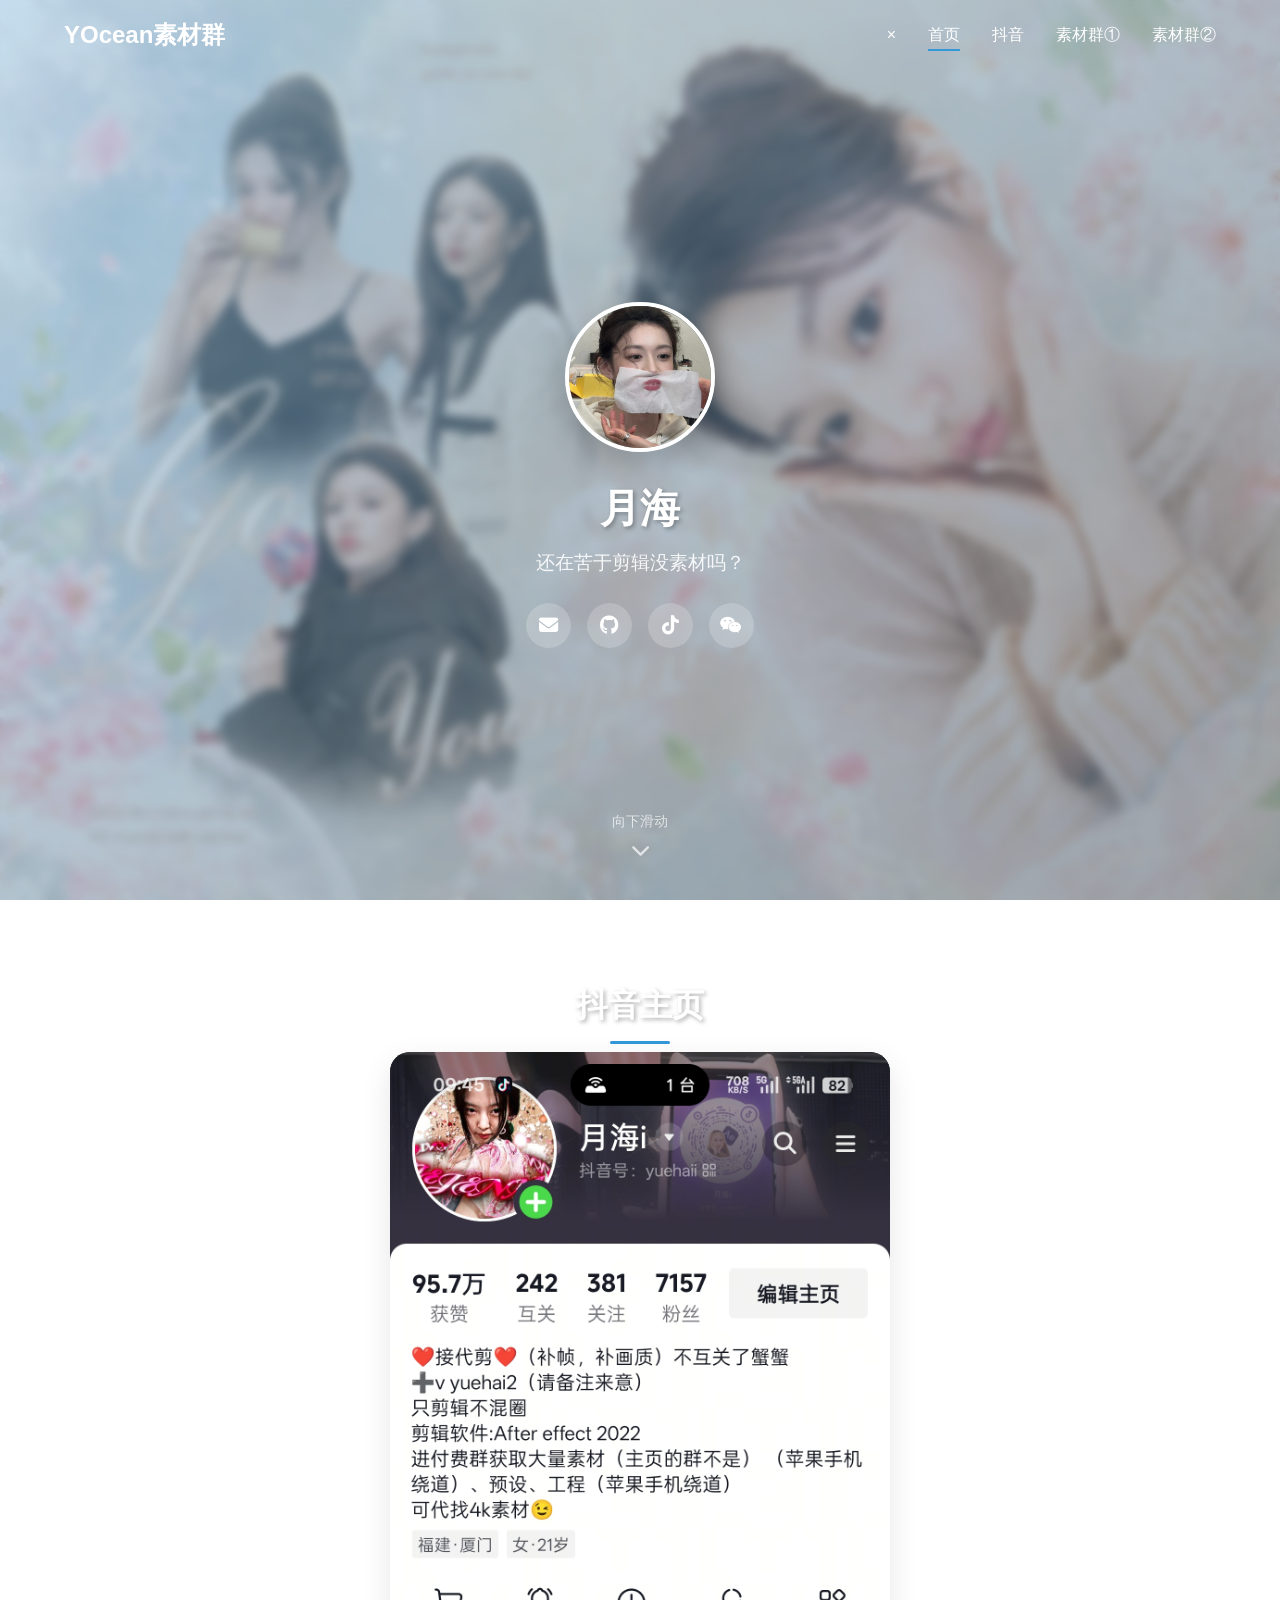
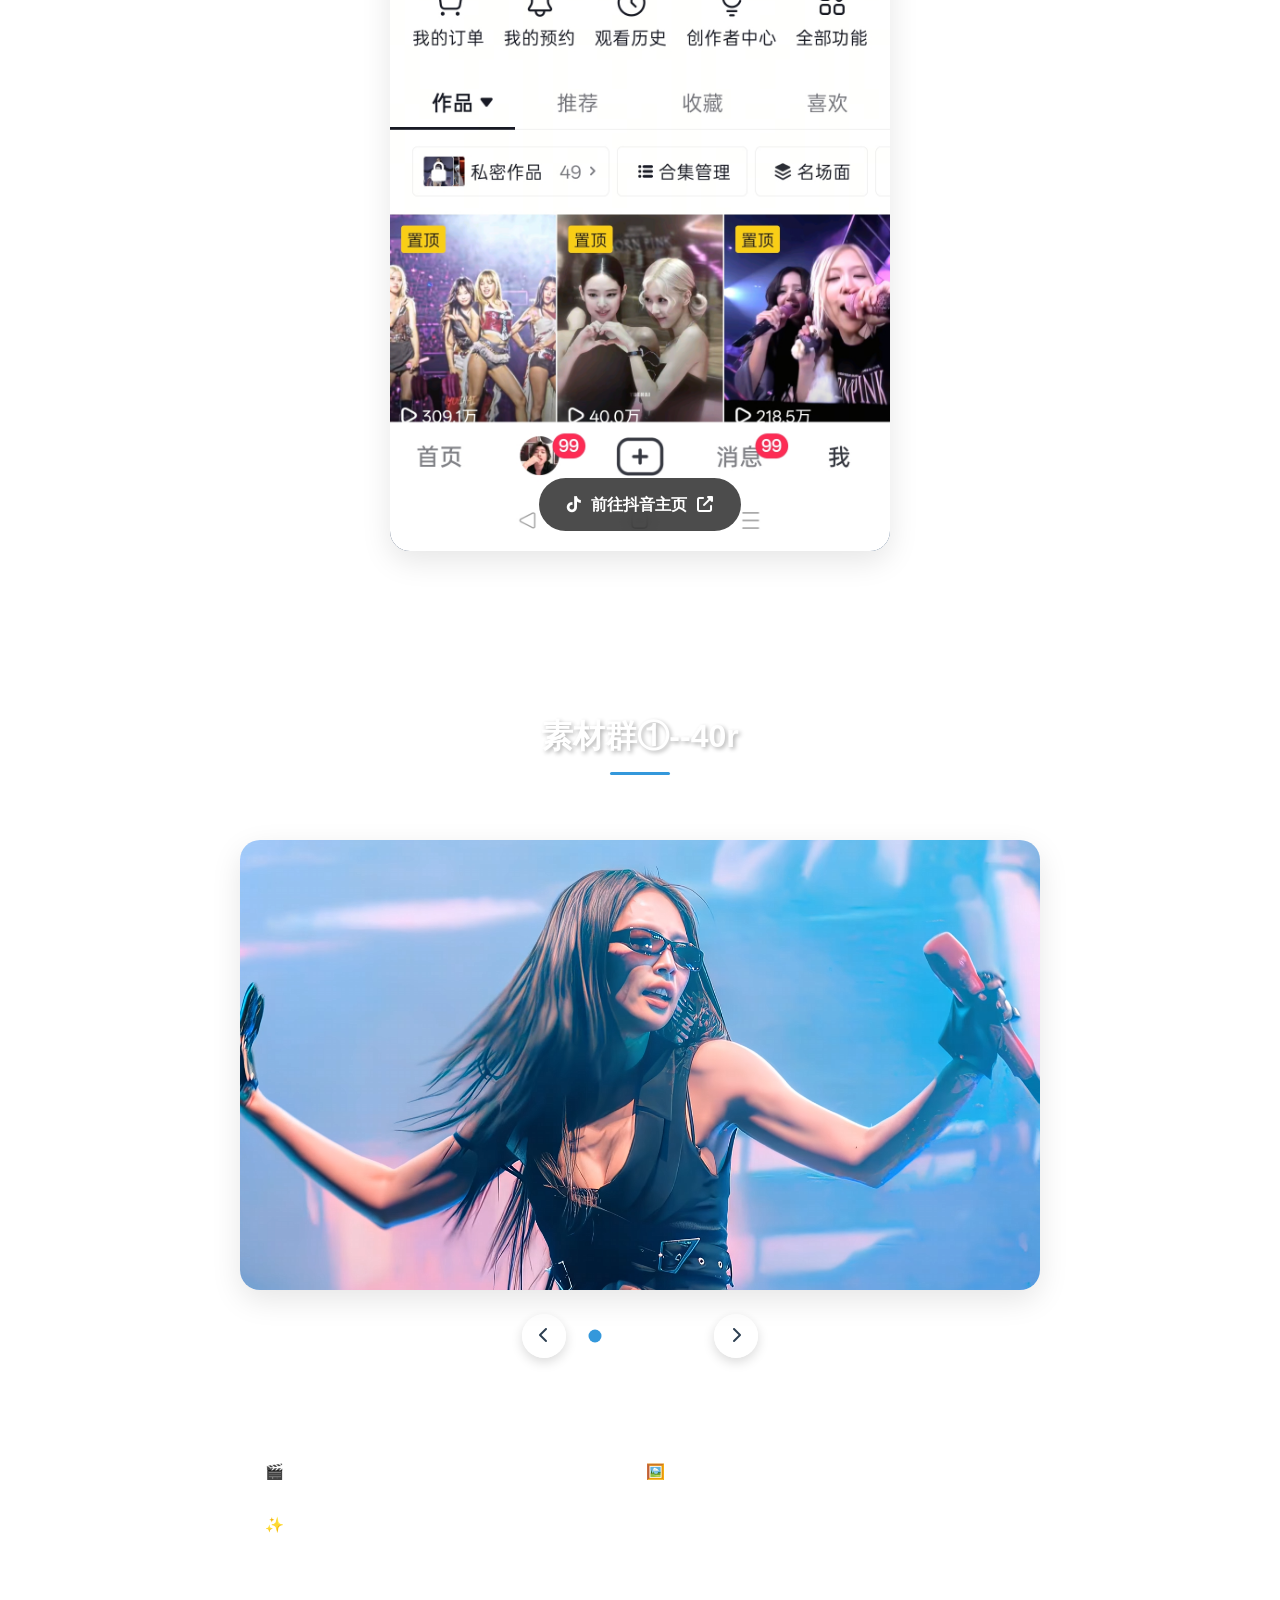
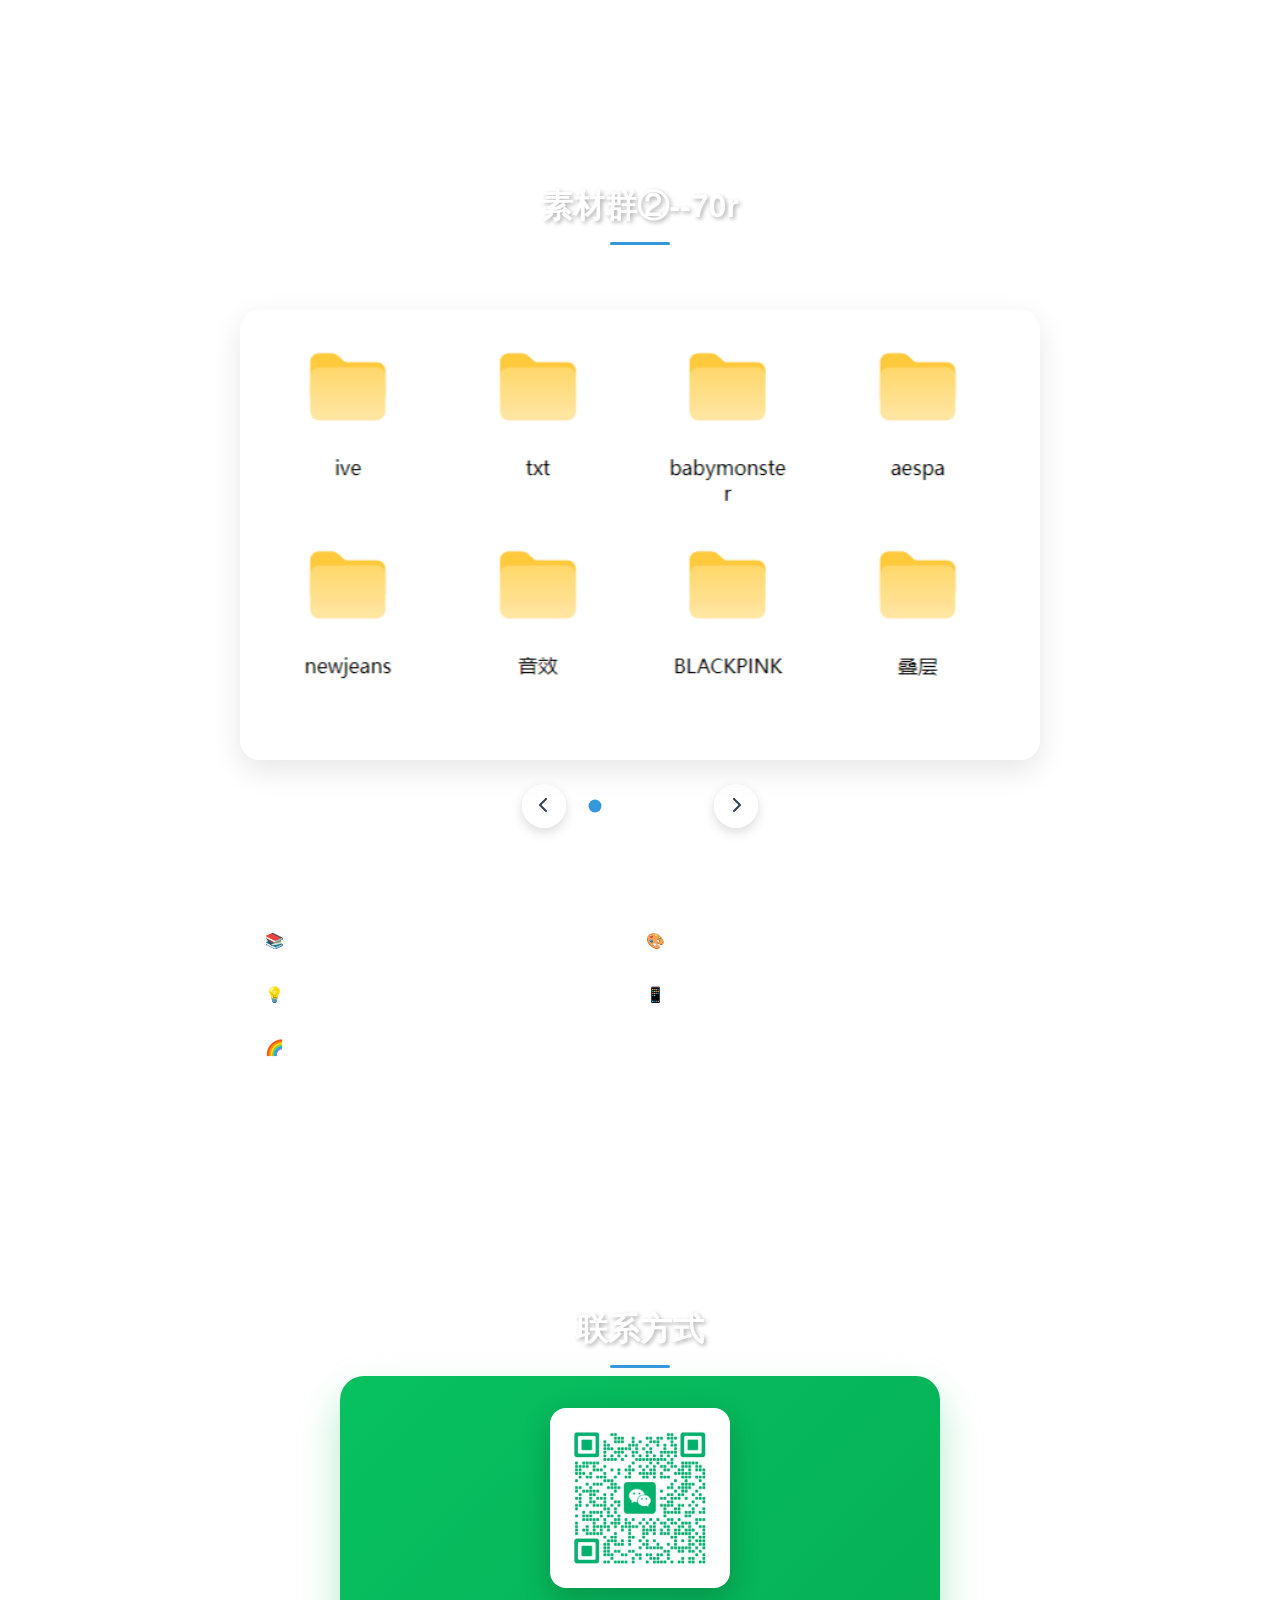
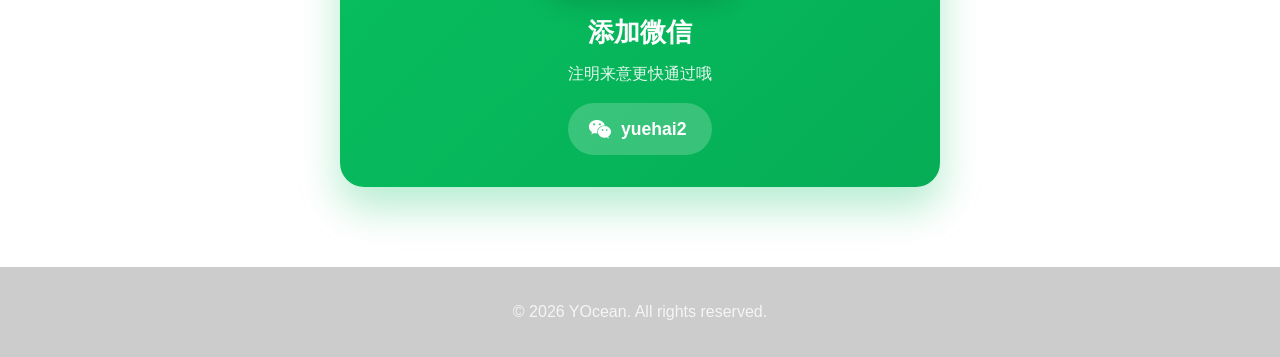
==== commit 239d8f44: "完成了图片替换翻页效果，页面基本全部完成" ====
--- a/index.html
+++ b/index.html
@@ -50,6 +50,9 @@
           <a href="#douyin" class="social-item douyin-icon" title="抖音">
             <i class="fab fa-tiktok"></i>
           </a>
+          <a href="#wechat" class="social-item wechat-icon" title="微信">
+            <i class="fab fa-weixin"></i>
+          </a>
         </div>
       </div>
       <div class="scroll-hint">
@@ -62,54 +65,44 @@
       <h2 class="section-title">抖音主页</h2>
       <div class="douyin-card">
         <div class="douyin-profile">
-          <img src="images/douyin-profile.jpg" alt="抖音个人主页"
-            onerror="this.parentElement.innerHTML='<div class=\'douyin-placeholder\'><i class=\'fab fa-tiktok\'></i><p>抖音主页截图</p></div>'">
-        </div>
-        <div class="douyin-info">
-          <h3>月海</h3>
-          <p>私信我，获取超多素材</p>
-          <a href="https://www.douyin.com/" target="_blank" class="douyin-link">
+          <a href="https://v.douyin.com/ob8e05R6PoQ/" target="_blank" class="douyin-link-overlay">
             <i class="fab fa-tiktok"></i>
             <span>前往抖音主页</span>
-            <i class="fas fa-arrow-right"></i>
-          </a>
+            <i class="fas fa-external-link-alt"></i>
+          </a>
+          <img src="images/douyin-profile.jpg" alt="抖音个人主页"
+            onerror="this.style.display='none'; this.parentElement.classList.add('douyin-profile-empty'">
         </div>
       </div>
     </section>
 
     <section id="group1" class="group-section">
-      <h2 class="section-title">素材群①</h2>
-      <p class="section-desc">点击查看大图</p>
+      <h2 class="section-title">素材群①--40r</h2>
+      <p class="section-desc">点击图片查看大图</p>
       <div class="blinds-gallery" id="blindsGallery">
         <div class="blinds-item active" data-index="0">
-          <img src="images/group1-img1.jpg" alt="素材1"
+          <img src="images/group1-img1.png" alt="素材1"
             onerror="this.style.background='linear-gradient(135deg, #667eea 0%, #764ba2 100%)'; this.style.height='100%'">
-
         </div>
         <div class="blinds-item" data-index="1">
-          <img src="images/group1-img2.jpg" alt="素材2"
+          <img src="images/group1-img2.png" alt="素材2"
             onerror="this.style.background='linear-gradient(135deg, #f093fb 0%, #f5576c 100%)'; this.style.height='100%'">
-
         </div>
         <div class="blinds-item" data-index="2">
-          <img src="images/group1-img3.jpg" alt="素材3"
+          <img src="images/group1-img3.png" alt="素材3"
             onerror="this.style.background='linear-gradient(135deg, #4facfe 0%, #00f2fe 100%)'; this.style.height='100%'">
-
         </div>
         <div class="blinds-item" data-index="3">
-          <img src="images/group1-img4.jpg" alt="素材4"
+          <img src="images/group1-img4.png" alt="素材4"
             onerror="this.style.background='linear-gradient(135deg, #43e97b 0%, #38f9d7 100%)'; this.style.height='100%'">
-
         </div>
         <div class="blinds-item" data-index="4">
-          <img src="images/group1-img5.jpg" alt="素材5"
+          <img src="images/group1-img5.png" alt="素材5"
             onerror="this.style.background='linear-gradient(135deg, #fa709a 0%, #fee140 100%)'; this.style.height='100%'">
-
         </div>
         <div class="blinds-item" data-index="5">
-          <img src="images/group1-img6.jpg" alt="素材6"
+          <img src="images/group1-img6.png" alt="素材6"
             onerror="this.style.background='linear-gradient(135deg, #a18cd1 0%, #fbc2eb 100%)'; this.style.height='100%'">
-
         </div>
       </div>
       <div class="blinds-controls">
@@ -117,42 +110,46 @@
         <div class="blinds-dots" id="blindsDots"></div>
         <button class="blinds-btn" data-dir="next"><i class="fas fa-chevron-right"></i></button>
       </div>
+      <div class="group-desc">
+        <p>这里收录了KPOP各团4K修复高清素材：</p>
+        <ul>
+          <li>🎬 随机男团女团</li>
+          <li>🖼️ 高清4K修复</li>
+          <li>✨ 慢放补帧</li>
+
+        </ul>
+        <p class="group-desc-tip">持续更新中，如需加入请私信抖音或添加微信</p>
+      </div>
     </section>
 
     <section id="group2" class="group-section">
-      <h2 class="section-title">素材群②</h2>
-      <p class="section-desc">点击查看大图</p>
+      <h2 class="section-title">素材群②--70r</h2>
+      <p class="section-desc">点击图片查看大图</p>
       <div class="page-gallery" id="pageGallery">
         <div class="page-book">
           <div class="page-item active" data-index="0">
-            <img src="images/group2-img1.jpg" alt="素材1"
+            <img src="images/group2-img1.png" alt="素材1"
               onerror="this.style.background='linear-gradient(135deg, #a18cd1 0%, #fbc2eb 100%)'; this.style.height='100%'">
-
           </div>
           <div class="page-item" data-index="1">
-            <img src="images/group2-img2.jpg" alt="素材2"
+            <img src="images/group2-img2.png" alt="素材2"
               onerror="this.style.background='linear-gradient(135deg, #ffecd2 0%, #fcb69f 100%)'; this.style.height='100%'">
-
           </div>
           <div class="page-item" data-index="2">
-            <img src="images/group2-img3.jpg" alt="素材3"
+            <img src="images/group2-img3.png" alt="素材3"
               onerror="this.style.background='linear-gradient(135deg, #89f7fe 0%, #66a6ff 100%)'; this.style.height='100%'">
-
           </div>
           <div class="page-item" data-index="3">
-            <img src="images/group2-img4.jpg" alt="素材4"
+            <img src="images/group2-img4.png" alt="素材4"
               onerror="this.style.background='linear-gradient(135deg, #fddb92 0%, #d1fdff 100%)'; this.style.height='100%'">
-
           </div>
           <div class="page-item" data-index="4">
-            <img src="images/group2-img5.jpg" alt="素材5"
+            <img src="images/group2-img5.png" alt="素材5"
               onerror="this.style.background='linear-gradient(135deg, #c1dfc4 0%, #deecdd 100%)'; this.style.height='100%'">
-
           </div>
           <div class="page-item" data-index="5">
-            <img src="images/group2-img6.jpg" alt="素材6"
+            <img src="images/group2-img6.png" alt="素材6"
               onerror="this.style.background='linear-gradient(135deg, #ff9a9e 0%, #fecfef 100%)'; this.style.height='100%'">
-
           </div>
         </div>
         <div class="page-controls">
@@ -161,6 +158,35 @@
           <button class="page-btn" data-dir="next"><i class="fas fa-chevron-right"></i></button>
         </div>
       </div>
+      <div class="group-desc">
+        <p>这里包含素材群①并且增加了BLACKPINK(ROSÉ、JENNIE、JISOO)300G＋素材：</p>
+        <ul>
+          <li>📚 团综</li>
+          <li>🎨 演唱会</li>
+          <li>💡 MV</li>
+          <li>📱 还有一些其他团少量素材</li>
+          <li>🌈 ......</li>
+        </ul>
+        <p class="group-desc-tip">适合热爱剪辑的你</p>
+      </div>
+    </section>
+
+    <section id="wechat" class="wechat-section">
+      <h2 class="section-title">联系方式</h2>
+      <div class="wechat-card">
+        <div class="wechat-qr">
+          <img src="images/wechat-qr.jpg" alt="微信二维码"
+            onerror="this.parentElement.innerHTML='<div class=\'wechat-placeholder\'><i class=\'fab fa-weixin\'></i><p>微信二维码</p></div>'">
+        </div>
+        <div class="wechat-info">
+          <h3>添加微信</h3>
+          <p>注明来意更快通过哦</p>
+          <div class="wechat-id">
+            <i class="fab fa-weixin"></i>
+            <span>yuehai2</span>
+          </div>
+        </div>
+      </div>
     </section>
   </main>
 
--- a/css/style.css
+++ b/css/style.css
@@ -250,6 +250,11 @@
     box-shadow: 0 5px 20px rgba(0, 0, 0, 0.4);
 }
 
+.wechat-icon:hover {
+    background: #07c160;
+    box-shadow: 0 5px 20px rgba(7, 193, 96, 0.4);
+}
+
 .scroll-hint {
     position: absolute;
     bottom: 40px;
@@ -319,52 +324,6 @@
     color: rgba(255, 255, 255, 0.7);
     margin-bottom: 2rem;
     font-size: 0.95rem;
-}
-
-.douyin-card {
-    display: flex;
-    gap: 2rem;
-    align-items: center;
-    background: var(--card-bg);
-    border-radius: 20px;
-    overflow: hidden;
-    box-shadow: var(--shadow);
-    max-width: 700px;
-    margin: 0 auto;
-    animation: fadeInUp 0.6s ease both;
-}
-
-.douyin-profile {
-    flex: 1;
-    min-height: 300px;
-    overflow: hidden;
-}
-
-.douyin-profile img {
-    width: 100%;
-    height: 100%;
-    object-fit: cover;
-    transition: transform 0.5s ease;
-}
-
-.douyin-card:hover .douyin-profile img {
-    transform: scale(1.05);
-}
-
-.douyin-placeholder {
-    width: 100%;
-    height: 300px;
-    display: flex;
-    flex-direction: column;
-    align-items: center;
-    justify-content: center;
-    background: linear-gradient(135deg, #000 0%, #333 100%);
-    color: white;
-}
-
-.douyin-placeholder i {
-    font-size: 3rem;
-    margin-bottom: 1rem;
 }
 
 .douyin-placeholder p {
@@ -555,7 +514,75 @@
 
 .page-item.flip-in {
     z-index: 1;
-    animation: flipIn 0.6s ease-out forwards;
+    animation: slideIn 0.5s ease-out forwards;
+}
+
+.page-item.slide-out {
+    z-index: 3;
+    animation: slideOut 0.5s ease-in-out forwards;
+}
+
+.page-item.slide-in {
+    z-index: 1;
+    animation: slideIn 0.5s ease-out forwards;
+}
+
+.page-item.slide-out-reverse {
+    z-index: 3;
+    animation: slideOutReverse 0.5s ease-in-out forwards;
+}
+
+.page-item.slide-in-reverse {
+    z-index: 1;
+    animation: slideInReverse 0.5s ease-out forwards;
+}
+
+@keyframes slideOut {
+    0% {
+        transform: translateX(0);
+        opacity: 1;
+    }
+
+    100% {
+        transform: translateX(-30px);
+        opacity: 0;
+    }
+}
+
+@keyframes slideIn {
+    0% {
+        transform: translateX(30px);
+        opacity: 0;
+    }
+
+    100% {
+        transform: translateX(0);
+        opacity: 1;
+    }
+}
+
+@keyframes slideOutReverse {
+    0% {
+        transform: translateX(0);
+        opacity: 1;
+    }
+
+    100% {
+        transform: translateX(30px);
+        opacity: 0;
+    }
+}
+
+@keyframes slideInReverse {
+    0% {
+        transform: translateX(-30px);
+        opacity: 0;
+    }
+
+    100% {
+        transform: translateX(0);
+        opacity: 1;
+    }
 }
 
 @keyframes flipOut {
@@ -564,6 +591,10 @@
         opacity: 1;
     }
 
+    50% {
+        opacity: 0.5;
+    }
+
     100% {
         transform: rotateY(-90deg);
         opacity: 0;
@@ -574,6 +605,10 @@
     0% {
         transform: rotateY(90deg);
         opacity: 0;
+    }
+
+    50% {
+        opacity: 0.5;
     }
 
     100% {
@@ -783,18 +818,6 @@
         height: 120px;
     }
 
-    .douyin-card {
-        flex-direction: column;
-    }
-
-    .douyin-profile {
-        min-height: 200px;
-    }
-
-    .douyin-info {
-        padding: 1.5rem;
-    }
-
     .blinds-gallery {
         height: 260px;
     }
@@ -849,4 +872,235 @@
         padding: 10px 18px;
         font-size: 0.9rem;
     }
+}
+
+.group-desc {
+    max-width: 800px;
+    margin: 2rem auto 0;
+    padding: 1.5rem 2rem;
+    background: rgba(255, 255, 255, 0.15);
+    backdrop-filter: blur(10px);
+    border-radius: 16px;
+    border: 1px solid rgba(255, 255, 255, 0.2);
+    color: white;
+}
+
+.group-desc p {
+    margin-bottom: 1rem;
+    font-size: 1rem;
+    line-height: 1.6;
+}
+
+.group-desc ul {
+    list-style: none;
+    display: grid;
+    grid-template-columns: repeat(auto-fit, minmax(180px, 1fr));
+    gap: 0.8rem;
+    margin-bottom: 1rem;
+}
+
+.group-desc li {
+    padding: 0.5rem 0;
+    font-size: 0.95rem;
+    display: flex;
+    align-items: center;
+    gap: 8px;
+}
+
+.group-desc-tip {
+    color: rgba(255, 255, 255, 0.7) !important;
+    font-size: 0.9rem !important;
+    font-style: italic;
+    border-top: 1px solid rgba(255, 255, 255, 0.2);
+    padding-top: 1rem;
+    margin-top: 1rem !important;
+    margin-bottom: 0 !important;
+}
+
+.douyin-card {
+    max-width: 500px;
+    margin: 0 auto;
+    animation: fadeInUp 0.6s ease both;
+}
+
+.douyin-profile {
+    position: relative;
+    border-radius: 20px;
+    overflow: hidden;
+    box-shadow: var(--shadow);
+    background: linear-gradient(135deg, #1a1a2e 0%, #16213e 50%, #0f3460 100%);
+}
+
+.douyin-profile img {
+    width: 100%;
+    height: auto;
+    display: block;
+    transition: transform 0.5s ease;
+}
+
+.douyin-card:hover .douyin-profile img {
+    transform: scale(1.02);
+}
+
+.douyin-link-overlay {
+    position: absolute;
+    bottom: 20px;
+    left: 50%;
+    transform: translateX(-50%);
+    display: inline-flex;
+    align-items: center;
+    gap: 10px;
+    padding: 14px 28px;
+    background: rgba(0, 0, 0, 0.7);
+    backdrop-filter: blur(10px);
+    color: white;
+    text-decoration: none;
+    border-radius: 30px;
+    font-weight: 600;
+    font-size: 1rem;
+    transition: var(--transition);
+    z-index: 10;
+}
+
+.douyin-link-overlay:hover {
+    background: #fe2c55;
+    transform: translateX(-50%) translateY(-3px);
+    box-shadow: 0 8px 25px rgba(254, 44, 85, 0.4);
+}
+
+.douyin-profile-empty {
+    width: 100%;
+    min-height: 400px;
+    display: flex;
+    flex-direction: column;
+    align-items: center;
+    justify-content: center;
+    color: white;
+}
+
+.douyin-profile-empty i {
+    font-size: 4rem;
+    margin-bottom: 1rem;
+    opacity: 0.6;
+}
+
+.douyin-profile-empty p {
+    font-size: 1rem;
+    opacity: 0.5;
+}
+
+@media (max-width: 768px) {
+    .douyin-profile {
+        min-height: 300px;
+    }
+
+    .douyin-link-overlay {
+        padding: 12px 22px;
+        font-size: 0.9rem;
+        bottom: 15px;
+    }
+}
+
+.wechat-section {
+    padding: 80px 5%;
+    max-width: 1200px;
+    margin: 0 auto;
+}
+
+.wechat-card {
+    display: flex;
+    gap: 3rem;
+    align-items: center;
+    justify-content: center;
+    background: linear-gradient(135deg, #07c160 0%, #06ad56 100%);
+    border-radius: 24px;
+    overflow: hidden;
+    box-shadow: 0 20px 40px rgba(7, 193, 96, 0.3);
+    max-width: 600px;
+    margin: 0 auto;
+    padding: 2rem;
+}
+
+.wechat-qr {
+    width: 180px;
+    height: 180px;
+    border-radius: 16px;
+    overflow: hidden;
+    background: white;
+    padding: 10px;
+    box-shadow: 0 10px 30px rgba(0, 0, 0, 0.2);
+}
+
+.wechat-qr img {
+    width: 100%;
+    height: 100%;
+    object-fit: cover;
+    border-radius: 10px;
+}
+
+.wechat-placeholder {
+    width: 100%;
+    height: 100%;
+    display: flex;
+    flex-direction: column;
+    align-items: center;
+    justify-content: center;
+    background: rgba(255, 255, 255, 0.1);
+    color: white;
+    border-radius: 10px;
+}
+
+.wechat-placeholder i {
+    font-size: 3rem;
+    margin-bottom: 0.5rem;
+}
+
+.wechat-placeholder p {
+    font-size: 0.9rem;
+    opacity: 0.7;
+}
+
+.wechat-info {
+    color: white;
+}
+
+.wechat-info h3 {
+    font-size: 1.6rem;
+    margin-bottom: 0.5rem;
+}
+
+.wechat-info p {
+    font-size: 1rem;
+    opacity: 0.9;
+    margin-bottom: 1rem;
+}
+
+.wechat-id {
+    display: flex;
+    align-items: center;
+    gap: 10px;
+    background: rgba(255, 255, 255, 0.2);
+    padding: 12px 20px;
+    border-radius: 30px;
+    font-size: 1.1rem;
+    font-weight: 600;
+}
+
+.wechat-id i {
+    font-size: 1.3rem;
+}
+
+.wechat-card {
+    flex-direction: column;
+    text-align: center;
+    padding: 2rem;
+    gap: 1.5rem;
+}
+
+.group-desc {
+    padding: 1.2rem 1.5rem;
+}
+
+.group-desc ul {
+    grid-template-columns: 1fr 1fr;
 }
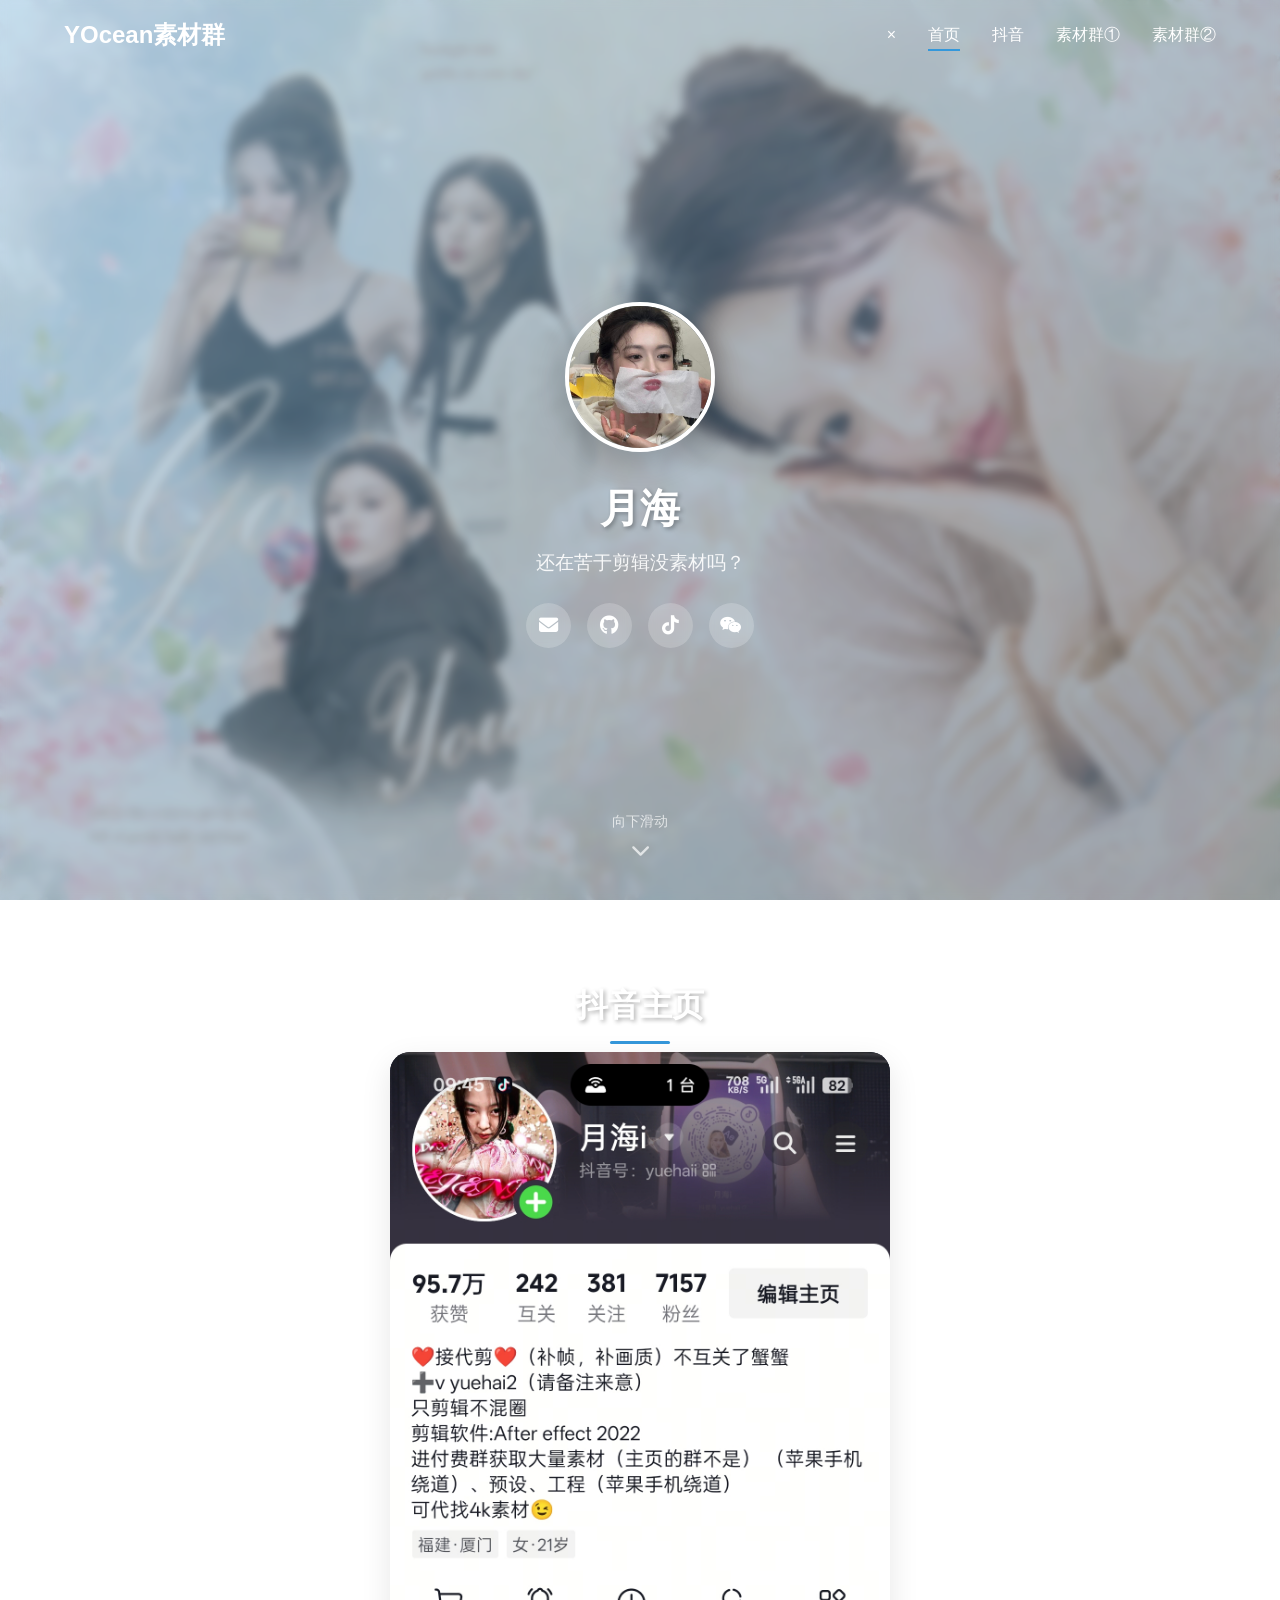
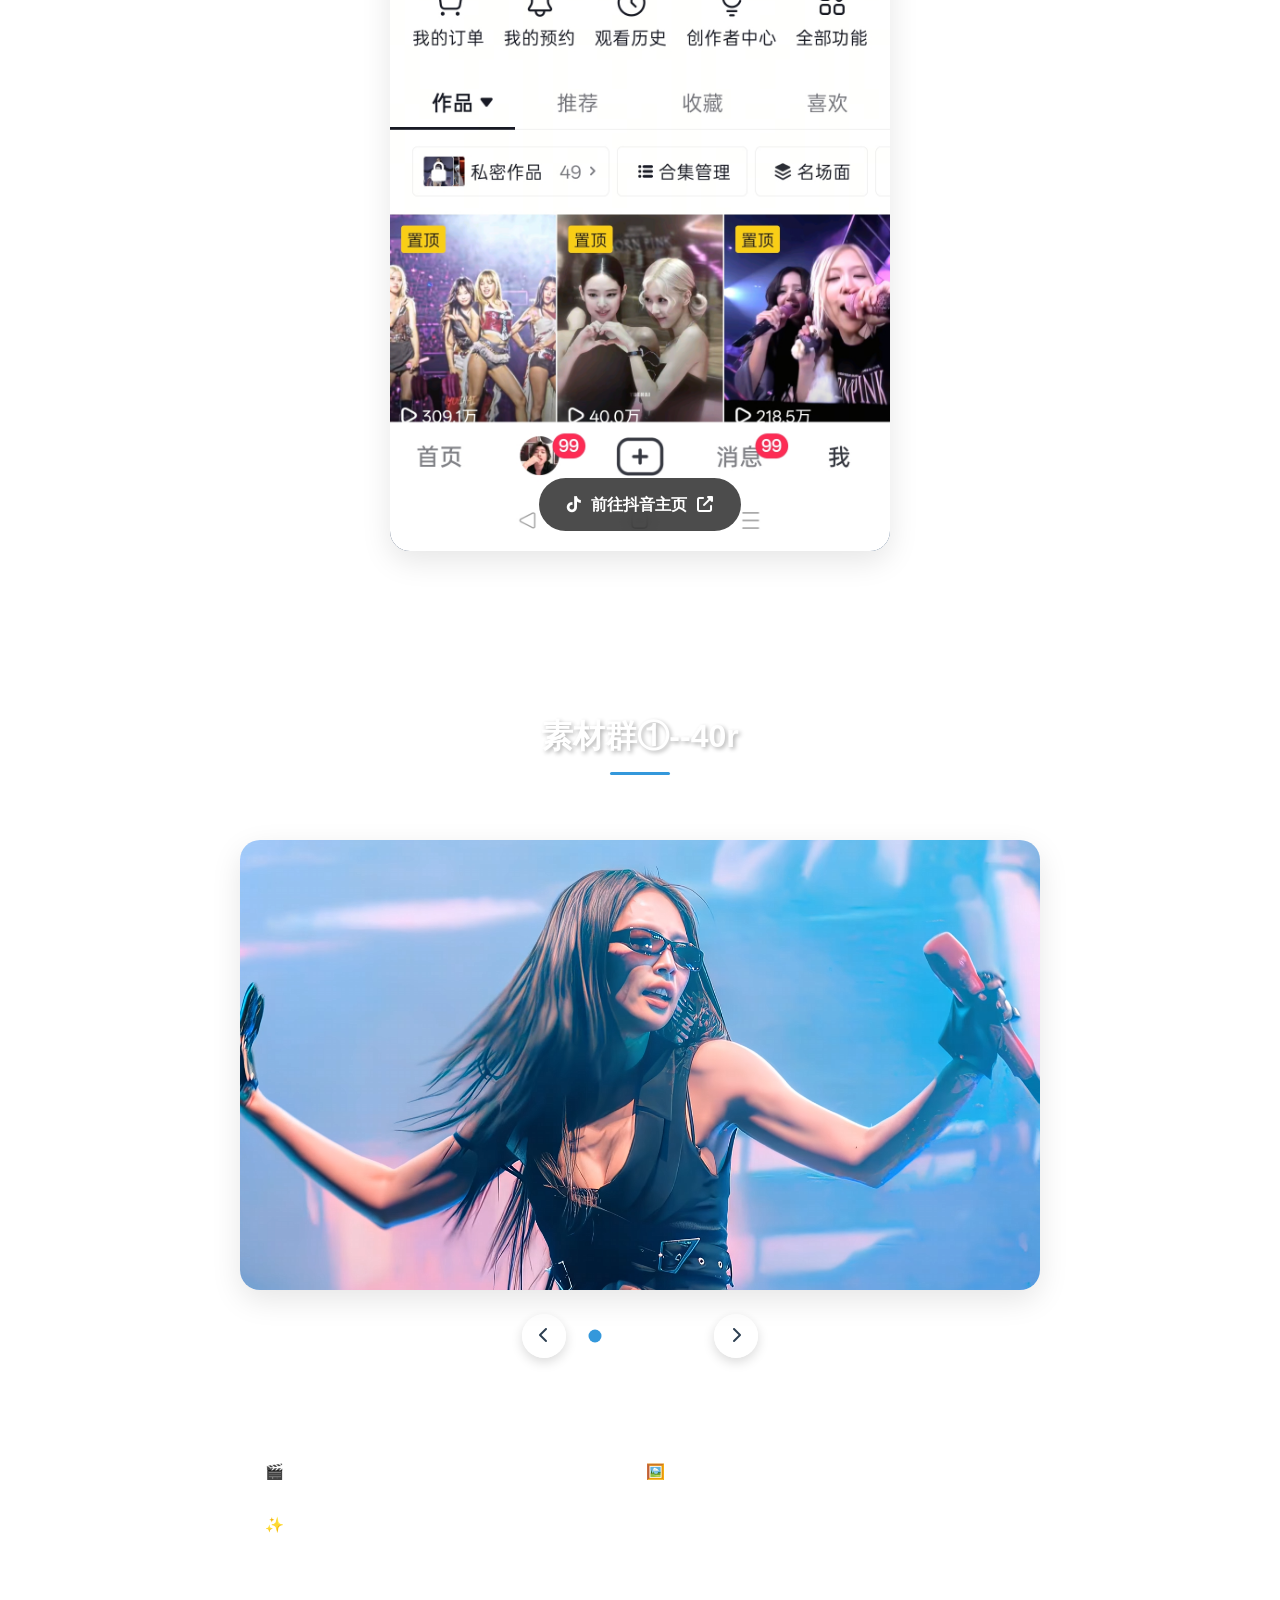
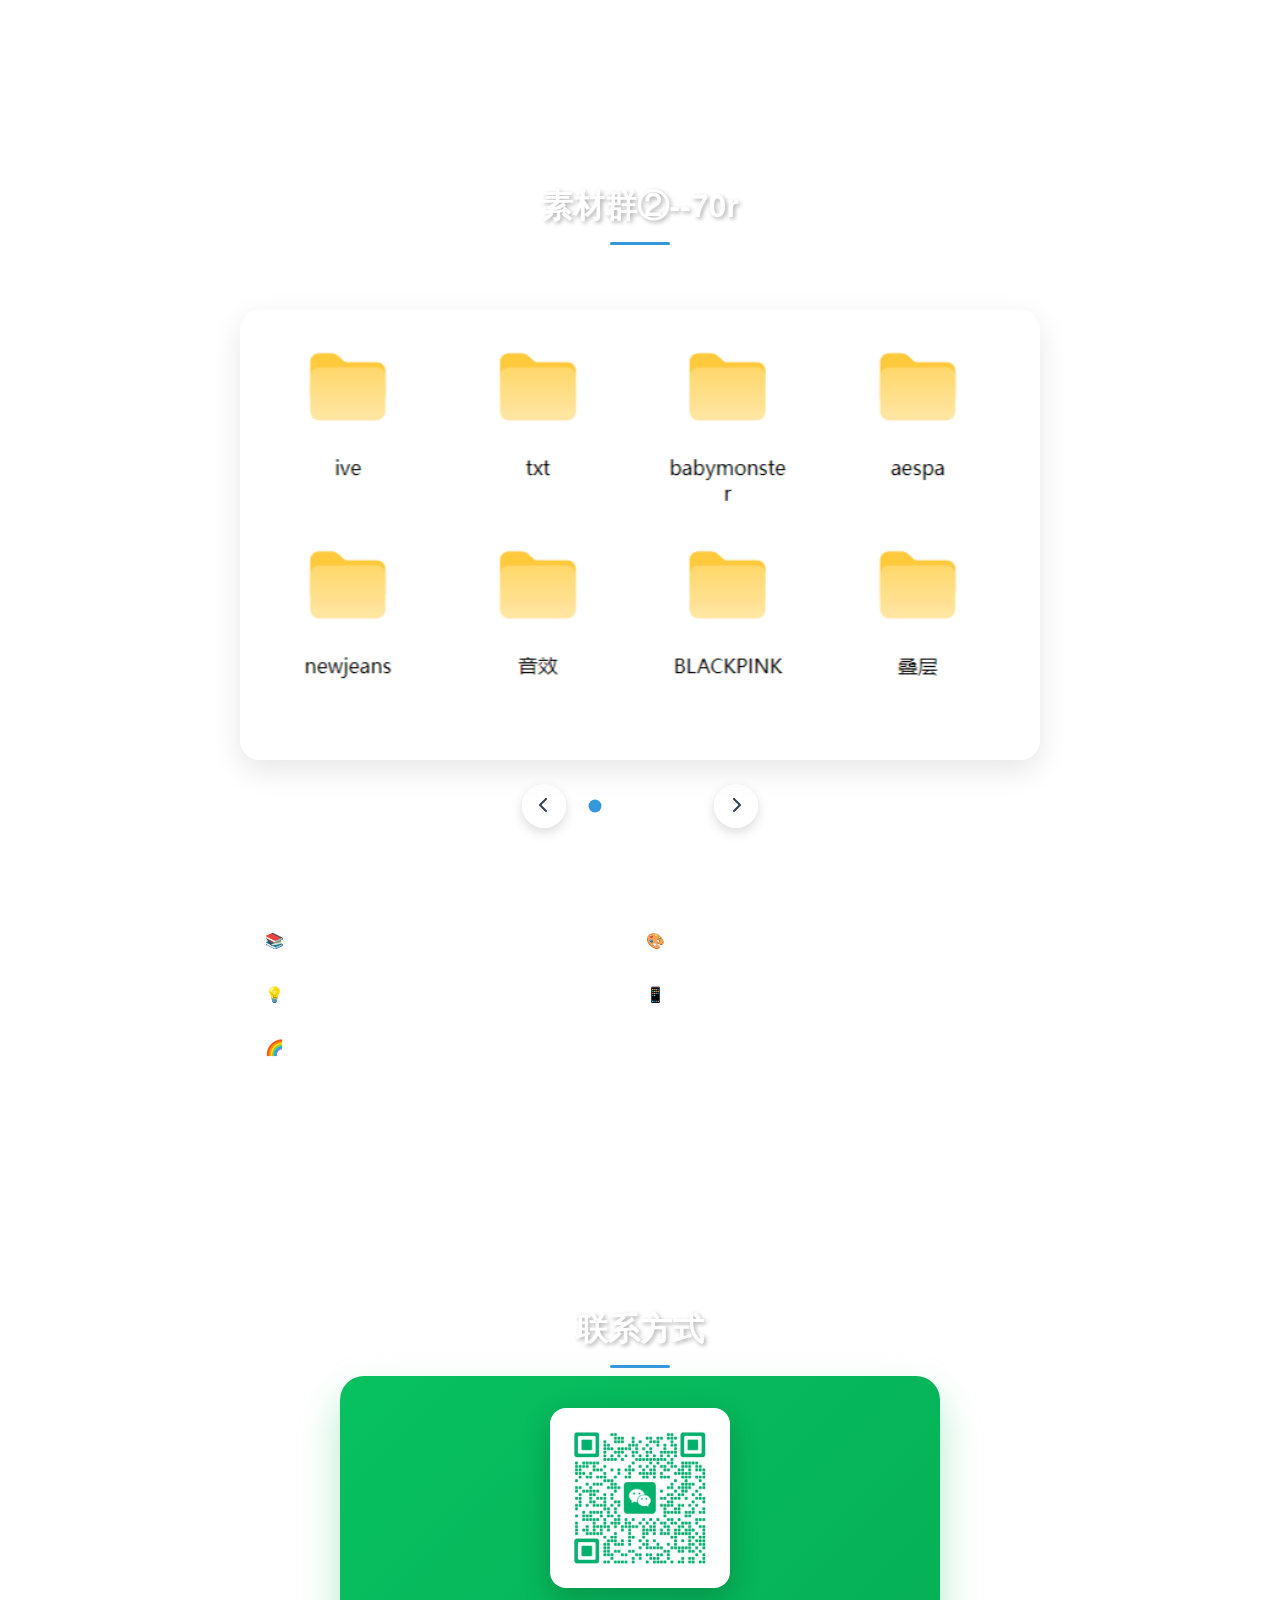
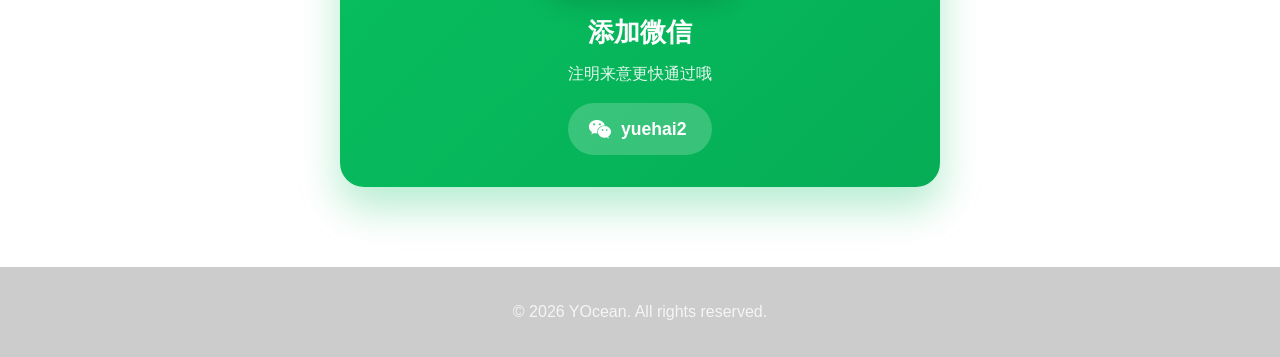
==== commit f2f827dd: "增加了一些描述" ====
--- a/index.html
+++ b/index.html
@@ -159,7 +159,7 @@
         </div>
       </div>
       <div class="group-desc">
-        <p>这里包含素材群①并且增加了BLACKPINK(ROSÉ、JENNIE、JISOO)300G＋素材：</p>
+        <p>这里包含素材群①并且增加了BLACKPINK(ROSÉ、JENNIE、JISOO)300G＋原视频素材：</p>
         <ul>
           <li>📚 团综</li>
           <li>🎨 演唱会</li>
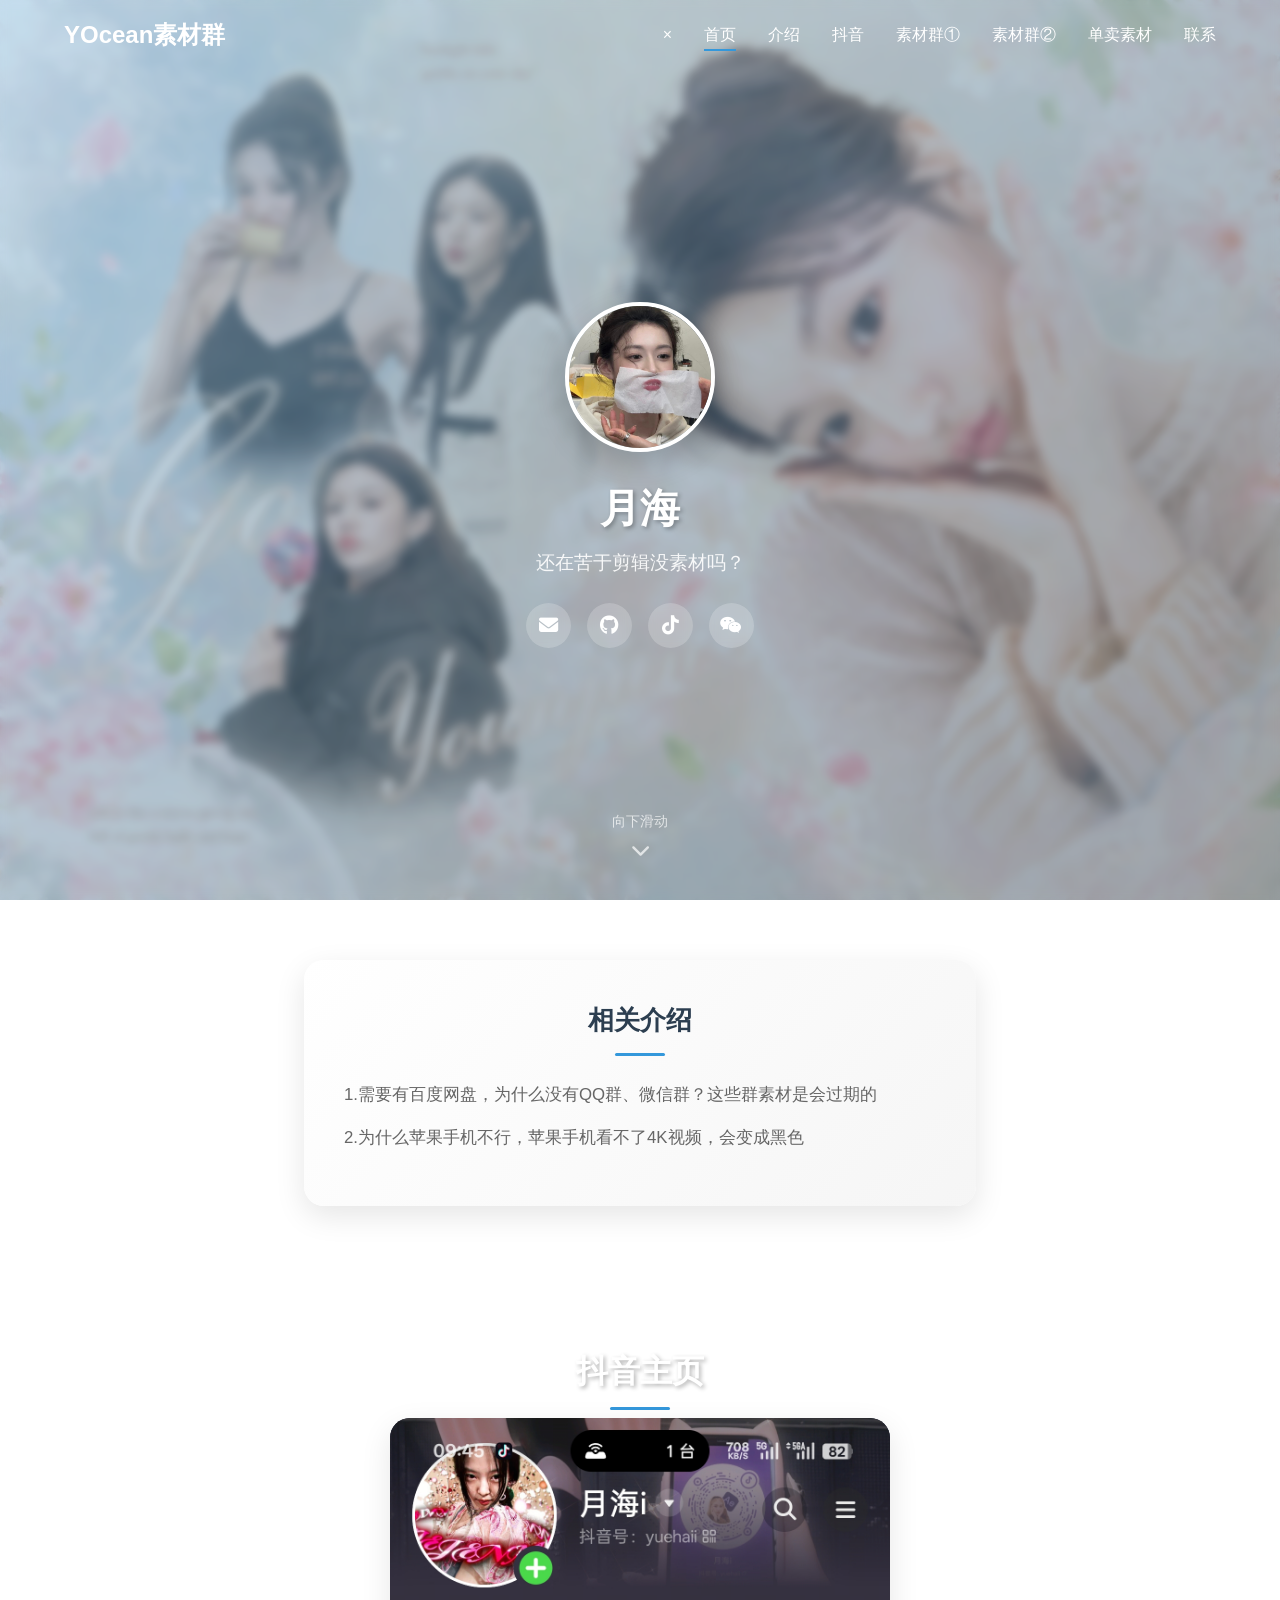
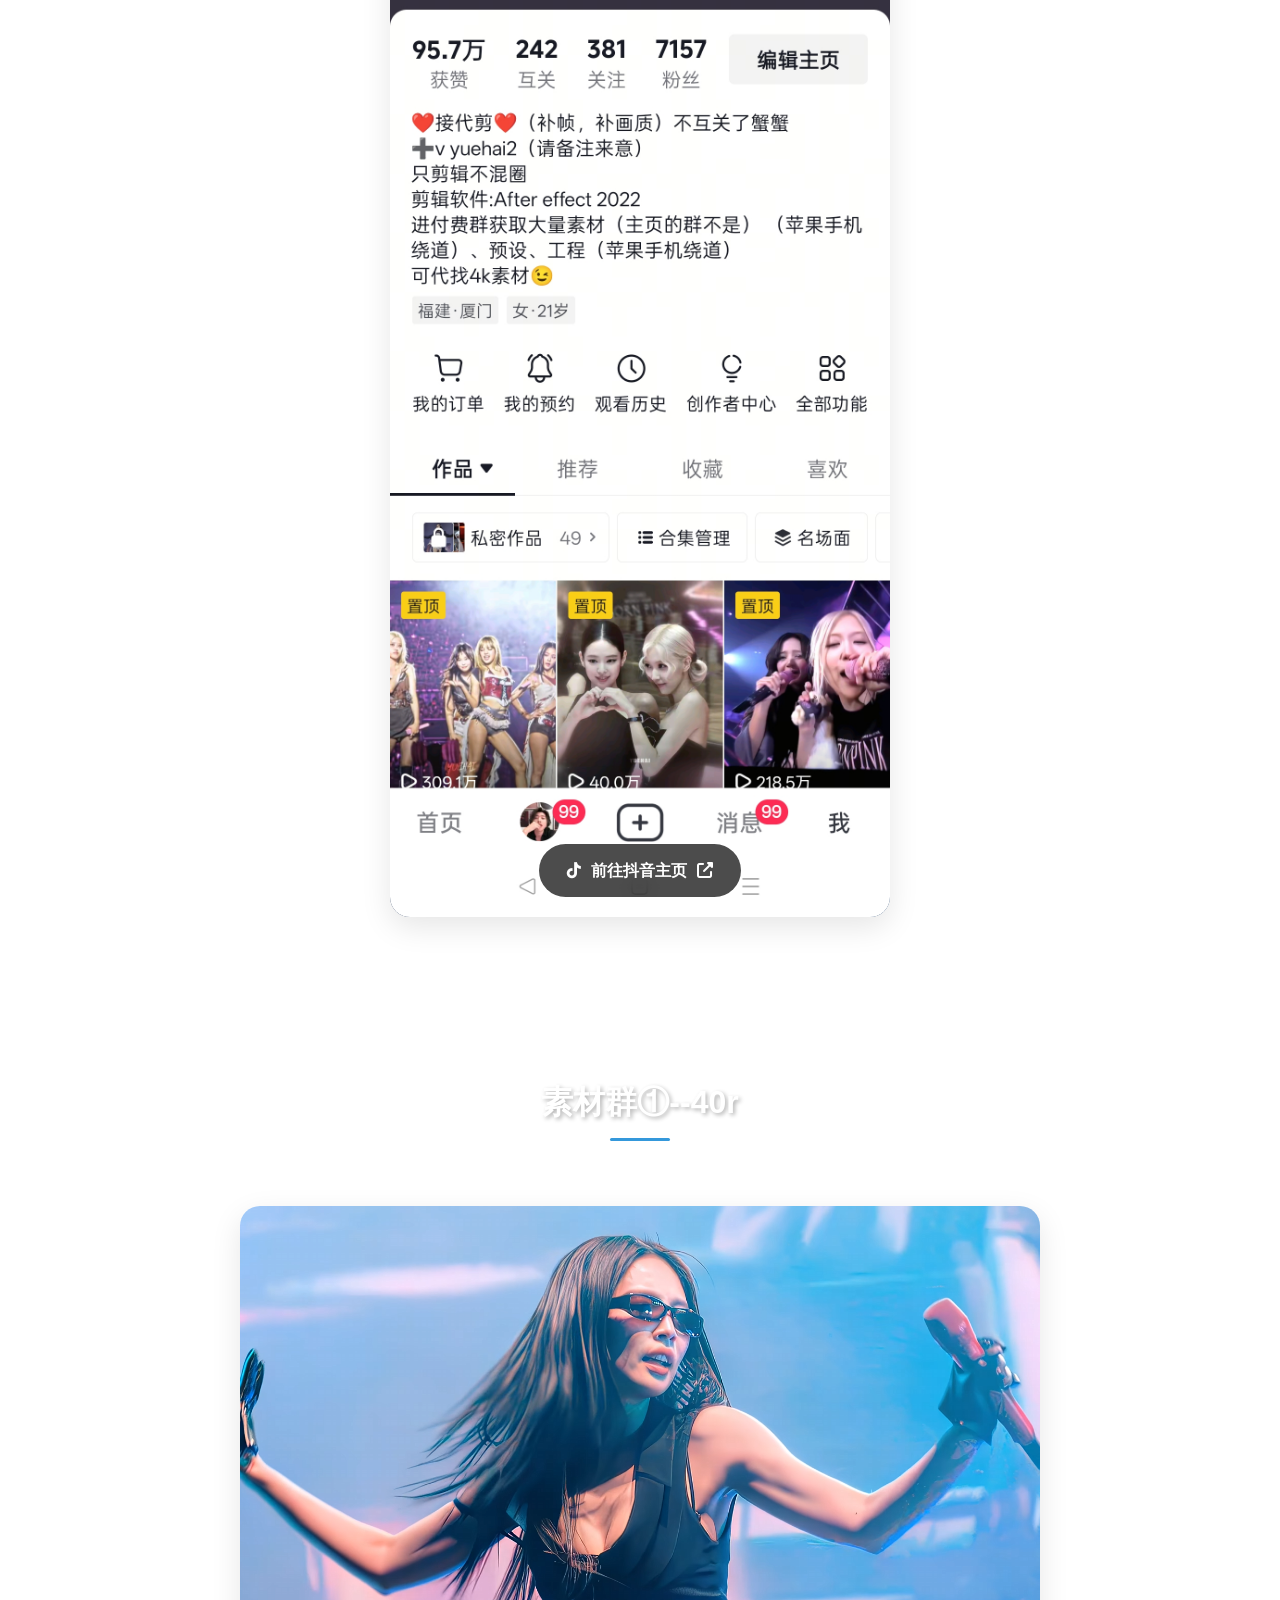
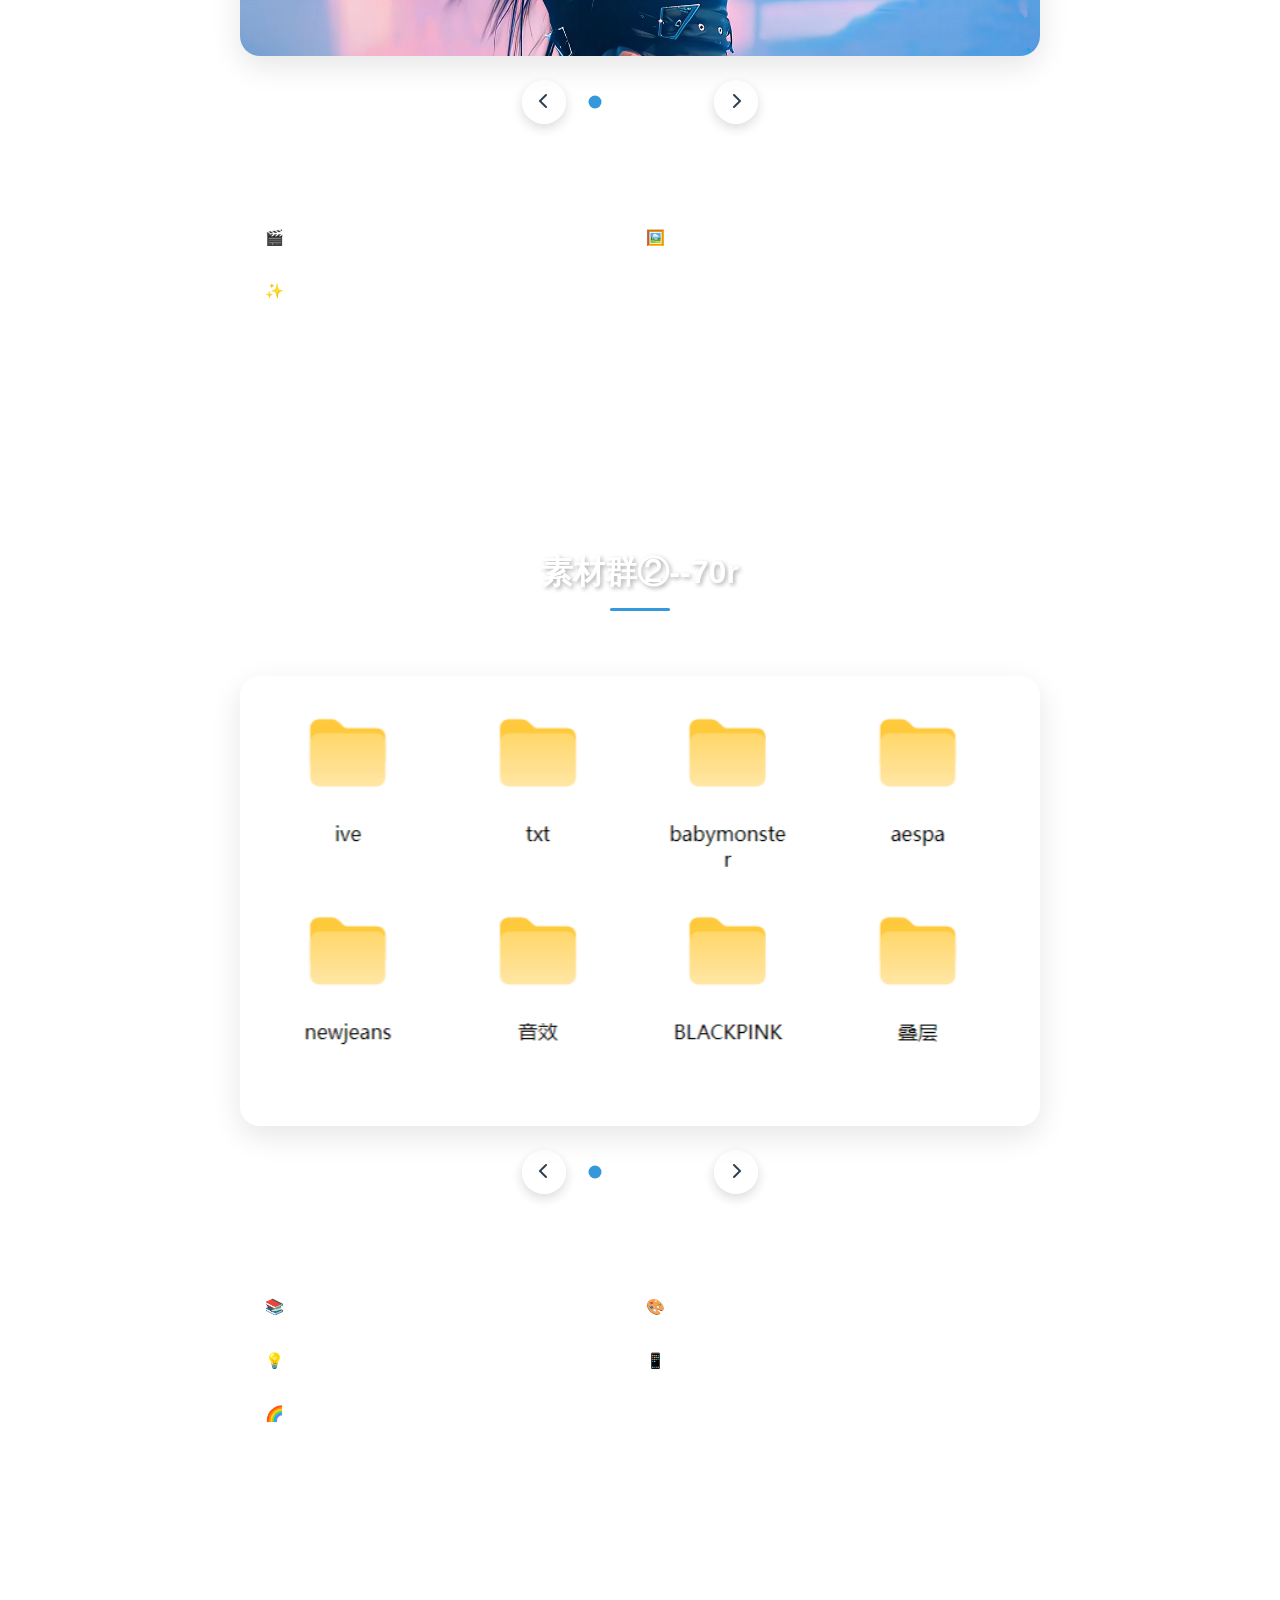
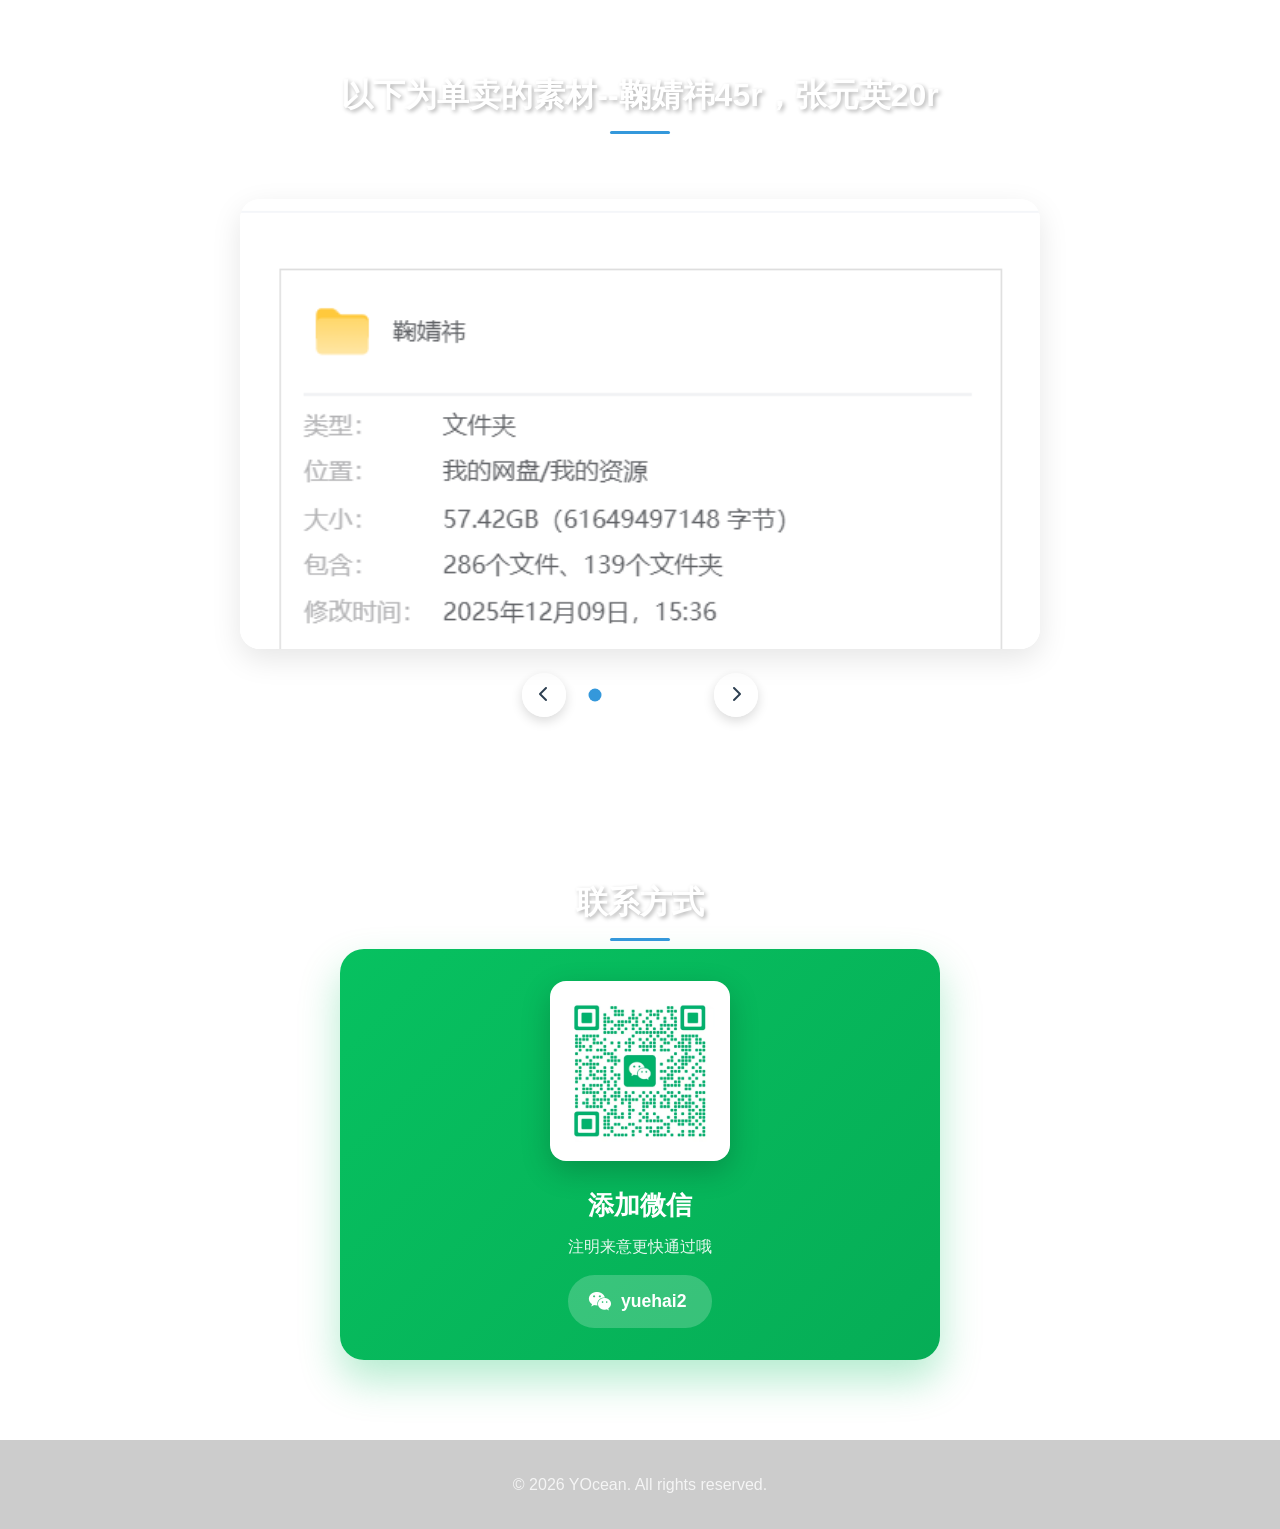
==== commit 78548c3e: "增加新模块" ====
--- a/index.html
+++ b/index.html
@@ -19,9 +19,12 @@
       <ul class="nav-links">
         <li class="close-btn"><a href="javascript:void(0)">&times;</a></li>
         <li><a href="#home" class="active">首页</a></li>
+        <li><a href="#intro">介绍</a></li>
         <li><a href="#douyin">抖音</a></li>
         <li><a href="#group1">素材群①</a></li>
         <li><a href="#group2">素材群②</a></li>
+        <li><a href="#singles">单卖素材</a></li>
+        <li><a href="#wechat">联系</a></li>
       </ul>
       <div class="menu-toggle" id="menuToggle">
         <span></span>
@@ -58,6 +61,16 @@
       <div class="scroll-hint">
         <span>向下滑动</span>
         <i class="fas fa-chevron-down"></i>
+      </div>
+    </section>
+
+    <section id="intro" class="intro-section">
+      <div class="intro-card">
+        <h2 class="intro-title">相关介绍</h2>
+        <div class="intro-content">
+          <p>1.需要有百度网盘，为什么没有QQ群、微信群？这些群素材是会过期的</p>
+          <p>2.为什么苹果手机不行，苹果手机看不了4K视频，会变成黑色</p>
+        </div>
       </div>
     </section>
 
@@ -171,6 +184,42 @@
       </div>
     </section>
 
+    <section id="singles" class="group-section">
+      <h2 class="section-title">以下为单卖的素材--鞠婧祎45r，张元英20r</h2>
+      <p class="section-desc">点击图片查看大图</p>
+      <div class="blinds-gallery" id="singlesGallery">
+        <div class="blinds-item active" data-index="0">
+          <img src="images/singles-img1.png" alt="单卖素材1"
+            onerror="this.style.background='linear-gradient(135deg, #667eea 0%, #764ba2 100%)'; this.style.height='100%'">
+        </div>
+        <div class="blinds-item" data-index="1">
+          <img src="images/singles-img2.png" alt="单卖素材2"
+            onerror="this.style.background='linear-gradient(135deg, #f093fb 0%, #f5576c 100%)'; this.style.height='100%'">
+        </div>
+        <div class="blinds-item" data-index="2">
+          <img src="images/singles-img3.png" alt="单卖素材3"
+            onerror="this.style.background='linear-gradient(135deg, #4facfe 0%, #00f2fe 100%)'; this.style.height='100%'">
+        </div>
+        <div class="blinds-item" data-index="3">
+          <img src="images/singles-img4.png" alt="单卖素材4"
+            onerror="this.style.background='linear-gradient(135deg, #43e97b 0%, #38f9d7 100%)'; this.style.height='100%'">
+        </div>
+        <div class="blinds-item" data-index="4">
+          <img src="images/singles-img5.png" alt="单卖素材5"
+            onerror="this.style.background='linear-gradient(135deg, #fa709a 0%, #fee140 100%)'; this.style.height='100%'">
+        </div>
+        <div class="blinds-item" data-index="5">
+          <img src="images/singles-img6.png" alt="单卖素材6"
+            onerror="this.style.background='linear-gradient(135deg, #a18cd1 0%, #fbc2eb 100%)'; this.style.height='100%'">
+        </div>
+      </div>
+      <div class="blinds-controls">
+        <button class="blinds-btn" data-dir="prev"><i class="fas fa-chevron-left"></i></button>
+        <div class="blinds-dots" id="singlesDots"></div>
+        <button class="blinds-btn" data-dir="next"><i class="fas fa-chevron-right"></i></button>
+      </div>
+    </section>
+
     <section id="wechat" class="wechat-section">
       <h2 class="section-title">联系方式</h2>
       <div class="wechat-card">
--- a/css/style.css
+++ b/css/style.css
@@ -272,6 +272,48 @@
 
 .scroll-hint i {
     font-size: 1.2rem;
+}
+
+.intro-section {
+    padding: 60px 5%;
+    max-width: 800px;
+    margin: 0 auto;
+}
+
+.intro-card {
+    background: linear-gradient(135deg, rgba(255,255,255,0.95) 0%, rgba(245,245,245,0.95) 100%);
+    border-radius: 20px;
+    padding: 2.5rem;
+    box-shadow: 0 10px 30px rgba(0, 0, 0, 0.1);
+    animation: fadeInUp 0.6s ease both;
+}
+
+.intro-title {
+    font-size: 1.6rem;
+    color: var(--secondary-color);
+    margin-bottom: 1.5rem;
+    text-align: center;
+    position: relative;
+}
+
+.intro-title::after {
+    content: '';
+    display: block;
+    width: 50px;
+    height: 3px;
+    background: var(--primary-color);
+    margin: 12px auto 0;
+    border-radius: 2px;
+}
+
+.intro-content {
+    color: var(--text-light);
+    font-size: 1.05rem;
+    line-height: 1.8;
+}
+
+.intro-content p {
+    margin-bottom: 0.8rem;
 }
 
 @keyframes bounce {
